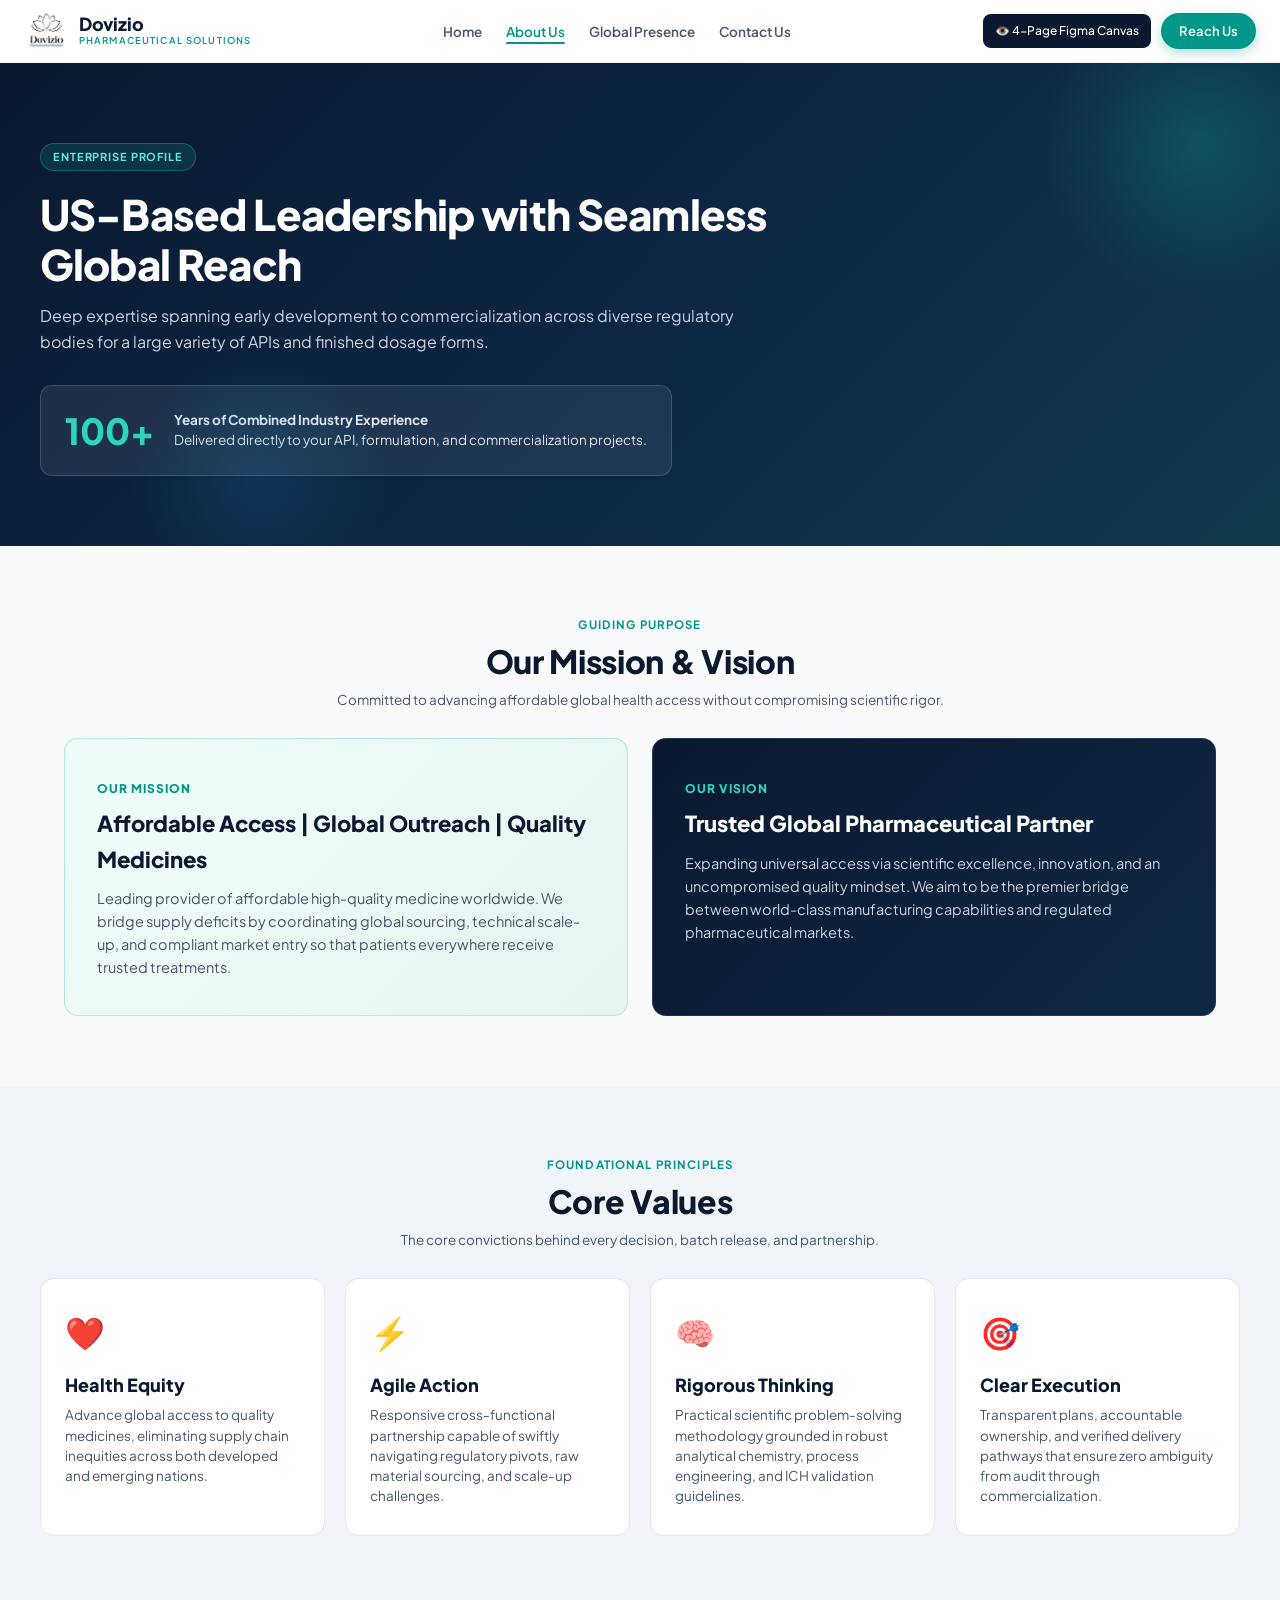
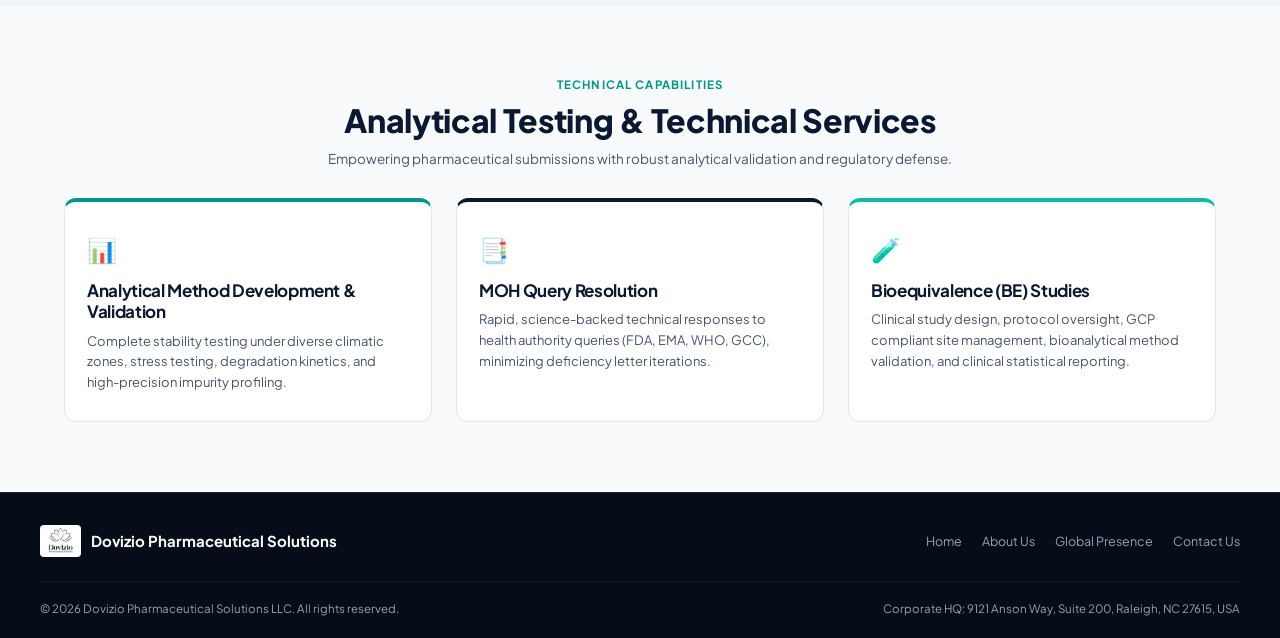
==== about.html @ b539a11b "feat: complete Dovizio corporate 4-page website UI/UX showcase (Home, About, Global Presence, Contac" ====
<!DOCTYPE html>
<html lang="en">
<head>
  <meta charset="UTF-8">
  <meta name="viewport" content="width=device-width, initial-scale=1.0">
  <title>About Us — Dovizio Pharmaceutical Solutions</title>
  <link rel="preconnect" href="https://fonts.googleapis.com">
  <link rel="preconnect" href="https://fonts.gstatic.com" crossorigin>
  <link href="https://fonts.googleapis.com/css2?family=Plus+Jakarta+Sans:wght@300;400;500;600;700;800&display=swap" rel="stylesheet">
  <link rel="stylesheet" href="css/styles.css">
  <link rel="icon" type="image/png" href="assets/logo.png">
</head>
<body>

  <!-- Global Header Navigation -->
  <nav class="site-nav">
    <div class="site-logo">
      <a href="home.html" style="display:flex; align-items:center; gap:10px;">
        <img src="assets/logo.png" alt="Dovizio">
        <div class="logo-text-wrap">
          <span class="logo-brand-name">Dovizio</span>
          <span class="logo-sub-name">Pharmaceutical Solutions</span>
        </div>
      </a>
    </div>
    <ul class="nav-links">
      <li><a href="home.html">Home</a></li>
      <li><a href="about.html" class="active">About Us</a></li>
      <li><a href="global-presence.html">Global Presence</a></li>
      <li><a href="contact.html">Contact Us</a></li>
    </ul>
    <div style="display:flex; align-items:center; gap:10px;">
      <a href="index.html" class="control-btn" style="background:#0a192f; color:#fff; border:none; padding:7px 12px; font-size:12px;">
        👁️ 4-Page Figma Canvas
      </a>
      <a href="contact.html" class="nav-cta">Reach Us</a>
    </div>
  </nav>

  <!-- About Hero Banner (Slide 5) -->
  <section class="hero-section" style="padding: 80px 40px 70px;">
    <div class="hero-glow-1"></div>
    <div class="hero-glow-2"></div>
    <div style="max-width: 1200px; margin: 0 auto;">
      <div class="hero-tag">Enterprise Profile</div>
      <h1 class="hero-title" style="font-size: 42px; max-width: 840px;">
        US-Based Leadership with Seamless Global Reach
      </h1>
      <p class="hero-subtitle" style="font-size: 16px; max-width: 700px; margin-bottom: 30px;">
        Deep expertise spanning early development to commercialization across diverse regulatory bodies for a large variety of APIs and finished dosage forms.
      </p>
      <div style="background:rgba(255,255,255,0.08); border-radius:12px; padding:16px 24px; display:inline-flex; align-items:center; gap:20px; border:1px solid rgba(255,255,255,0.15);">
        <span style="font-size:36px; font-weight:900; color:#2dd4bf;">100+</span>
        <div style="font-size:13.5px; color:#e2e8f0; line-height:1.5;">
          <strong>Years of Combined Industry Experience</strong><br>
          Delivered directly to your API, formulation, and commercialization projects.
        </div>
      </div>
    </div>
  </section>

  <!-- Guiding Purpose: Mission & Vision (Slide 3) -->
  <section class="section-wrap" style="max-width: 1200px; margin: 0 auto; padding: 70px 24px;">
    <div class="section-header">
      <div class="section-subtitle">Guiding Purpose</div>
      <h2 class="section-title" style="font-size: 32px;">Our Mission & Vision</h2>
      <p class="section-desc">Committed to advancing affordable global health access without compromising scientific rigor.</p>
    </div>
    <div class="mv-grid" style="gap: 24px;">
      <div class="mv-card mission" style="padding: 36px 32px;">
        <span class="mv-tag" style="font-size: 12px;">Our Mission</span>
        <div class="mv-headline" style="font-size: 22px;">Affordable Access | Global Outreach | Quality Medicines</div>
        <p class="mv-text" style="font-size: 14.5px;">
          Leading provider of affordable high-quality medicine worldwide. We bridge supply deficits by coordinating global sourcing, technical scale-up, and compliant market entry so that patients everywhere receive trusted treatments.
        </p>
      </div>
      <div class="mv-card vision" style="padding: 36px 32px;">
        <span class="mv-tag" style="font-size: 12px;">Our Vision</span>
        <div class="mv-headline" style="font-size: 22px;">Trusted Global Pharmaceutical Partner</div>
        <p class="mv-text" style="font-size: 14.5px;">
          Expanding universal access via scientific excellence, innovation, and an uncompromised quality mindset. We aim to be the premier bridge between world-class manufacturing capabilities and regulated pharmaceutical markets.
        </p>
      </div>
    </div>
  </section>

  <!-- Foundational Principles: Core Values (Slide 4) -->
  <section class="section-wrap alt-bg" style="padding: 70px 24px;">
    <div style="max-width: 1200px; margin: 0 auto;">
      <div class="section-header">
        <div class="section-subtitle">Foundational Principles</div>
        <h2 class="section-title" style="font-size: 32px;">Core Values</h2>
        <p class="section-desc">The core convictions behind every decision, batch release, and partnership.</p>
      </div>
      <div class="values-grid" style="gap: 20px;">
        <div class="value-card" style="padding: 28px 24px;">
          <span class="value-icon" style="font-size: 32px;">❤️</span>
          <div class="value-name" style="font-size: 18px;">Health Equity</div>
          <p class="value-desc" style="font-size: 13.5px;">Advance global access to quality medicines, eliminating supply chain inequities across both developed and emerging nations.</p>
        </div>
        <div class="value-card" style="padding: 28px 24px;">
          <span class="value-icon" style="font-size: 32px;">⚡</span>
          <div class="value-name" style="font-size: 18px;">Agile Action</div>
          <p class="value-desc" style="font-size: 13.5px;">Responsive cross-functional partnership capable of swiftly navigating regulatory pivots, raw material sourcing, and scale-up challenges.</p>
        </div>
        <div class="value-card" style="padding: 28px 24px;">
          <span class="value-icon" style="font-size: 32px;">🧠</span>
          <div class="value-name" style="font-size: 18px;">Rigorous Thinking</div>
          <p class="value-desc" style="font-size: 13.5px;">Practical scientific problem-solving methodology grounded in robust analytical chemistry, process engineering, and ICH validation guidelines.</p>
        </div>
        <div class="value-card" style="padding: 28px 24px;">
          <span class="value-icon" style="font-size: 32px;">🎯</span>
          <div class="value-name" style="font-size: 18px;">Clear Execution</div>
          <p class="value-desc" style="font-size: 13.5px;">Transparent plans, accountable ownership, and verified delivery pathways that ensure zero ambiguity from audit through commercialization.</p>
        </div>
      </div>
    </div>
  </section>

  <!-- Technical Capabilities: Analytical Testing (Slide 13) -->
  <section class="section-wrap" style="max-width: 1200px; margin: 0 auto; padding: 70px 24px;">
    <div class="section-header">
      <div class="section-subtitle">Technical Capabilities</div>
      <h2 class="section-title" style="font-size: 32px;">Analytical Testing & Technical Services</h2>
      <p class="section-desc">Empowering pharmaceutical submissions with robust analytical validation and regulatory defense.</p>
    </div>
    <div style="display:grid; grid-template-columns: repeat(3, 1fr); gap: 24px;">
      <div style="background:#ffffff; border:1px solid #e2e8f0; border-top:4px solid var(--teal-primary); border-radius:12px; padding:28px 22px;">
        <div style="font-size:24px; margin-bottom:12px;">📊</div>
        <h3 style="font-size:17px; color:var(--navy-dark); margin-bottom:8px;">Analytical Method Development & Validation</h3>
        <p style="font-size:13px; color:var(--text-secondary); line-height:1.6;">
          Complete stability testing under diverse climatic zones, stress testing, degradation kinetics, and high-precision impurity profiling.
        </p>
      </div>
      <div style="background:#ffffff; border:1px solid #e2e8f0; border-top:4px solid var(--navy-dark); border-radius:12px; padding:28px 22px;">
        <div style="font-size:24px; margin-bottom:12px;">📑</div>
        <h3 style="font-size:17px; color:var(--navy-dark); margin-bottom:8px;">MOH Query Resolution</h3>
        <p style="font-size:13px; color:var(--text-secondary); line-height:1.6;">
          Rapid, science-backed technical responses to health authority queries (FDA, EMA, WHO, GCC), minimizing deficiency letter iterations.
        </p>
      </div>
      <div style="background:#ffffff; border:1px solid #e2e8f0; border-top:4px solid var(--teal-light); border-radius:12px; padding:28px 22px;">
        <div style="font-size:24px; margin-bottom:12px;">🧪</div>
        <h3 style="font-size:17px; color:var(--navy-dark); margin-bottom:8px;">Bioequivalence (BE) Studies</h3>
        <p style="font-size:13px; color:var(--text-secondary); line-height:1.6;">
          Clinical study design, protocol oversight, GCP compliant site management, bioanalytical method validation, and clinical statistical reporting.
        </p>
      </div>
    </div>
  </section>

  <!-- Footer -->
  <footer class="site-footer">
    <div style="max-width: 1200px; margin: 0 auto;">
      <div class="footer-top">
        <div class="footer-brand">
          <img src="assets/logo.png" alt="Dovizio">
          <span style="font-weight:700; color:#fff; font-size:15px;">Dovizio Pharmaceutical Solutions</span>
        </div>
        <ul class="footer-links">
          <li><a href="home.html">Home</a></li>
          <li><a href="about.html">About Us</a></li>
          <li><a href="global-presence.html">Global Presence</a></li>
          <li><a href="contact.html">Contact Us</a></li>
        </ul>
      </div>
      <div class="footer-bottom">
        <span>© 2026 Dovizio Pharmaceutical Solutions LLC. All rights reserved.</span>
        <span>Corporate HQ: 9121 Anson Way, Suite 200, Raleigh, NC 27615, USA</span>
      </div>
    </div>
  </footer>

  <script src="js/main.js"></script>
</body>
</html>
---- css/styles.css ----
/* ==========================================================================
   Dovizio Pharmaceutical Solutions — Design System & Corporate Stylesheet
   Color Palette:
     - Calming Teal: #0d9488 (Darker), #009688 (Primary), #14b8a6 (Vibrant), #2dd4bf (Accent)
     - Deep Authoritative Navy: #0a192f (Rich Navy), #0b1e36 (Dark Corporate), #1e293b (Slate Navy)
     - Soft Mint / Ice Surface: #f0fdfa, #e6f4f1
     - Warm Whitespace & Slate: #ffffff, #f8fafc, #f1f5f9, #64748b, #0f172a
   ========================================================================== */

:root {
  --teal-primary: #009688;
  --teal-dark: #0d9488;
  --teal-light: #14b8a6;
  --teal-soft: #e6f4f1;
  --teal-subtle: #f0fdfa;
  --teal-glow: rgba(20, 184, 166, 0.25);

  --navy-dark: #0a192f;
  --navy-card: #0d213f;
  --navy-light: #1e3a5f;
  --navy-border: #1e293b;

  --surface-bg: #f8fafc;
  --surface-card: #ffffff;
  --surface-muted: #f1f5f9;

  --text-primary: #0f172a;
  --text-secondary: #475569;
  --text-muted: #94a3b8;
  --text-light: #f8fafc;

  --glass-bg: rgba(255, 255, 255, 0.85);
  --glass-border: rgba(255, 255, 255, 0.4);
  --glass-shadow: 0 20px 40px -15px rgba(10, 25, 47, 0.08);

  --radius-sm: 8px;
  --radius-md: 14px;
  --radius-lg: 20px;
  --radius-full: 9999px;

  --transition-fast: 0.2s cubic-bezier(0.4, 0, 0.2, 1);
  --transition-smooth: 0.35s cubic-bezier(0.16, 1, 0.3, 1);
}

/* Base & Reset */
*, *::before, *::after {
  box-sizing: border-box;
  margin: 0;
  padding: 0;
}

html {
  font-family: 'Plus Jakarta Sans', 'Inter', -apple-system, BlinkMacSystemFont, "Segoe UI", Roboto, sans-serif;
  color: var(--text-primary);
  background-color: var(--surface-bg);
  scroll-behavior: smooth;
  -webkit-font-smoothing: antialiased;
}

body {
  line-height: 1.6;
  font-size: 15px;
  color: var(--text-primary);
  background-color: var(--surface-bg);
  overflow-x: hidden;
}

a {
  color: inherit;
  text-decoration: none;
}

button {
  font-family: inherit;
  cursor: pointer;
  border: none;
  background: transparent;
}

img {
  max-width: 100%;
  height: auto;
  display: block;
}

/* Typography Hierarchy */
h1, h2, h3, h4, h5, h6 {
  color: var(--navy-dark);
  font-weight: 700;
  line-height: 1.25;
  letter-spacing: -0.02em;
}

/* Studio Canvas & Toolbar */
.studio-header {
  position: sticky;
  top: 0;
  z-index: 100;
  background: #0a1322;
  border-bottom: 1px solid rgba(255, 255, 255, 0.1);
  color: #f8fafc;
  padding: 10px 24px;
  display: flex;
  align-items: center;
  justify-content: space-between;
  backdrop-filter: blur(12px);
}

.studio-brand {
  display: flex;
  align-items: center;
  gap: 12px;
}

.studio-brand-logo {
  height: 34px;
  width: auto;
  object-fit: contain;
  background: white;
  border-radius: 6px;
  padding: 2px 6px;
}

.studio-title {
  font-size: 15px;
  font-weight: 700;
  letter-spacing: -0.01em;
  color: #fff;
  display: flex;
  align-items: center;
  gap: 8px;
}

.studio-badge {
  font-size: 11px;
  font-weight: 600;
  text-transform: uppercase;
  letter-spacing: 0.05em;
  background: rgba(20, 184, 166, 0.2);
  color: #2dd4bf;
  border: 1px solid rgba(20, 184, 166, 0.4);
  padding: 2px 8px;
  border-radius: var(--radius-full);
}

.studio-controls {
  display: flex;
  align-items: center;
  gap: 10px;
}

.control-btn {
  background: rgba(255, 255, 255, 0.08);
  color: #e2e8f0;
  border: 1px solid rgba(255, 255, 255, 0.12);
  padding: 7px 14px;
  border-radius: 8px;
  font-size: 13px;
  font-weight: 500;
  display: flex;
  align-items: center;
  gap: 6px;
  transition: var(--transition-fast);
}

.control-btn:hover {
  background: rgba(255, 255, 255, 0.16);
  color: #ffffff;
}

.control-btn.active {
  background: var(--teal-primary);
  color: #ffffff;
  border-color: var(--teal-light);
}

/* Mode Switcher Pills */
.mode-toggle {
  background: rgba(0, 0, 0, 0.35);
  padding: 4px;
  border-radius: 10px;
  display: flex;
  gap: 4px;
  border: 1px solid rgba(255, 255, 255, 0.08);
}

.mode-toggle button {
  padding: 6px 14px;
  font-size: 12px;
  font-weight: 600;
  color: #94a3b8;
  border-radius: 6px;
  transition: var(--transition-fast);
}

.mode-toggle button.active {
  background: #1e293b;
  color: #38bdf8;
  box-shadow: 0 2px 6px rgba(0, 0, 0, 0.25);
}

/* Figma 4-Screen Showcase Canvas */
.showcase-viewport {
  width: 100%;
  min-height: calc(100vh - 60px);
  background: #090e17;
  background-image: 
    radial-gradient(circle at 50% 50%, rgba(13, 148, 136, 0.08) 0%, transparent 60%),
    linear-gradient(rgba(255, 255, 255, 0.03) 1px, transparent 1px),
    linear-gradient(90deg, rgba(255, 255, 255, 0.03) 1px, transparent 1px);
  background-size: 100% 100%, 32px 32px, 32px 32px;
  padding: 30px 40px 60px;
  overflow: auto;
}

.showcase-meta-bar {
  max-width: 1600px;
  margin: 0 auto 24px;
  display: flex;
  align-items: center;
  justify-content: space-between;
  color: #94a3b8;
  font-size: 13px;
}

.showcase-grid {
  display: grid;
  grid-template-columns: repeat(4, 1fr);
  gap: 28px;
  max-width: 1800px;
  margin: 0 auto;
  transition: transform 0.3s ease;
  transform-origin: top center;
}

@media (max-width: 1400px) {
  .showcase-grid {
    grid-template-columns: repeat(2, 1fr);
  }
}

@media (max-width: 768px) {
  .showcase-grid {
    grid-template-columns: 1fr;
    padding: 10px;
  }
}

/* Individual Figma Presentation Frame */
.figma-frame {
  background: #ffffff;
  border-radius: 16px;
  box-shadow: 0 25px 60px -15px rgba(0, 0, 0, 0.5), 0 0 0 1px rgba(255, 255, 255, 0.1);
  overflow: hidden;
  display: flex;
  flex-direction: column;
  position: relative;
  transition: transform var(--transition-smooth), box-shadow var(--transition-smooth);
}

.figma-frame:hover {
  transform: translateY(-4px);
  box-shadow: 0 32px 70px -15px rgba(13, 148, 136, 0.25), 0 0 0 2px var(--teal-primary);
}

.frame-titlebar {
  background: #111827;
  color: #94a3b8;
  padding: 10px 16px;
  display: flex;
  align-items: center;
  justify-content: space-between;
  border-bottom: 1px solid rgba(255, 255, 255, 0.08);
}

.frame-dots {
  display: flex;
  gap: 6px;
}

.frame-dot {
  width: 9px;
  height: 9px;
  border-radius: 50%;
  background: rgba(255, 255, 255, 0.2);
}

.frame-dot.red { background: #ef4444; }
.frame-dot.yellow { background: #f59e0b; }
.frame-dot.green { background: #10b981; }

.frame-label {
  font-size: 11px;
  font-weight: 600;
  letter-spacing: 0.05em;
  color: #e2e8f0;
  display: flex;
  align-items: center;
  gap: 6px;
}

.frame-action-btn {
  font-size: 11px;
  color: #38bdf8;
  background: rgba(56, 189, 248, 0.1);
  padding: 3px 8px;
  border-radius: 4px;
  border: 1px solid rgba(56, 189, 248, 0.2);
  transition: var(--transition-fast);
}

.frame-action-btn:hover {
  background: rgba(56, 189, 248, 0.2);
}

.frame-scroll-content {
  height: 720px;
  overflow-y: auto;
  overflow-x: hidden;
  position: relative;
  scroll-behavior: smooth;
}

/* Custom Scrollbar */
.frame-scroll-content::-webkit-scrollbar {
  width: 6px;
}
.frame-scroll-content::-webkit-scrollbar-track {
  background: #f1f5f9;
}
.frame-scroll-content::-webkit-scrollbar-thumb {
  background: #cbd5e1;
  border-radius: 3px;
}

/* Unified Modern Navigation Bar */
.site-nav {
  position: sticky;
  top: 0;
  z-index: 50;
  background: rgba(255, 255, 255, 0.94);
  backdrop-filter: blur(12px);
  border-bottom: 1px solid rgba(15, 23, 42, 0.06);
  padding: 12px 24px;
  display: flex;
  align-items: center;
  justify-content: space-between;
  transition: var(--transition-fast);
}

.site-logo {
  display: flex;
  align-items: center;
  gap: 10px;
}

.site-logo img {
  height: 38px;
  width: auto;
}

.logo-text-wrap {
  display: flex;
  flex-direction: column;
}

.logo-brand-name {
  font-size: 18px;
  font-weight: 800;
  color: var(--navy-dark);
  line-height: 1.1;
  letter-spacing: -0.01em;
}

.logo-sub-name {
  font-size: 9.5px;
  font-weight: 600;
  color: var(--teal-primary);
  text-transform: uppercase;
  letter-spacing: 0.12em;
}

.nav-links {
  display: flex;
  align-items: center;
  gap: 24px;
  list-style: none;
}

.nav-links a {
  font-size: 13.5px;
  font-weight: 600;
  color: var(--text-secondary);
  transition: var(--transition-fast);
  position: relative;
  padding: 4px 0;
}

.nav-links a:hover,
.nav-links a.active {
  color: var(--teal-primary);
}

.nav-links a.active::after {
  content: '';
  position: absolute;
  bottom: 0;
  left: 0;
  width: 100%;
  height: 2px;
  background: var(--teal-primary);
  border-radius: 2px;
}

.nav-cta {
  background: var(--teal-primary);
  color: #ffffff !important;
  font-size: 13px;
  font-weight: 600;
  padding: 8px 18px;
  border-radius: var(--radius-full);
  box-shadow: 0 4px 12px rgba(0, 150, 136, 0.3);
  transition: var(--transition-fast);
  display: inline-flex;
  align-items: center;
  gap: 6px;
}

.nav-cta:hover {
  background: var(--teal-dark);
  transform: translateY(-1px);
  box-shadow: 0 6px 16px rgba(0, 150, 136, 0.4);
}

/* Hero Section */
.hero-section {
  position: relative;
  background: linear-gradient(135deg, #0a192f 0%, #0d2847 60%, #0f3d4c 100%);
  color: #ffffff;
  padding: 56px 28px 48px;
  overflow: hidden;
}

.hero-glow-1 {
  position: absolute;
  top: -80px;
  right: -80px;
  width: 320px;
  height: 320px;
  background: radial-gradient(circle, rgba(20, 184, 166, 0.25) 0%, transparent 70%);
  border-radius: 50%;
  pointer-events: none;
}

.hero-glow-2 {
  position: absolute;
  bottom: -60px;
  left: 10%;
  width: 260px;
  height: 260px;
  background: radial-gradient(circle, rgba(14, 165, 233, 0.15) 0%, transparent 70%);
  border-radius: 50%;
  pointer-events: none;
}

.hero-tag {
  display: inline-flex;
  align-items: center;
  gap: 8px;
  background: rgba(20, 184, 166, 0.15);
  border: 1px solid rgba(20, 184, 166, 0.35);
  color: #5eead4;
  padding: 4px 12px;
  border-radius: var(--radius-full);
  font-size: 11px;
  font-weight: 700;
  text-transform: uppercase;
  letter-spacing: 0.08em;
  margin-bottom: 18px;
}

.hero-title {
  color: #ffffff;
  font-size: 30px;
  font-weight: 800;
  line-height: 1.2;
  letter-spacing: -0.02em;
  margin-bottom: 14px;
}

.hero-subtitle {
  color: #cbd5e1;
  font-size: 14px;
  line-height: 1.6;
  max-width: 580px;
  margin-bottom: 24px;
}

.hero-pills {
  display: flex;
  flex-wrap: wrap;
  gap: 8px;
  margin-bottom: 26px;
}

.hero-pill {
  background: rgba(255, 255, 255, 0.1);
  backdrop-filter: blur(8px);
  border: 1px solid rgba(255, 255, 255, 0.15);
  color: #e2e8f0;
  font-size: 11.5px;
  font-weight: 600;
  padding: 6px 12px;
  border-radius: var(--radius-full);
  display: flex;
  align-items: center;
  gap: 6px;
}

.hero-pill span.dot {
  width: 6px;
  height: 6px;
  background: #2dd4bf;
  border-radius: 50%;
}

.hero-buttons {
  display: flex;
  align-items: center;
  gap: 12px;
}

.btn-primary {
  background: var(--teal-primary);
  color: #ffffff;
  font-weight: 700;
  font-size: 13.5px;
  padding: 10px 22px;
  border-radius: var(--radius-full);
  transition: var(--transition-fast);
  display: inline-flex;
  align-items: center;
  gap: 8px;
  box-shadow: 0 4px 14px rgba(0, 150, 136, 0.35);
}

.btn-primary:hover {
  background: var(--teal-dark);
  transform: translateY(-1px);
}

.btn-outline-white {
  background: rgba(255, 255, 255, 0.08);
  border: 1px solid rgba(255, 255, 255, 0.25);
  color: #ffffff;
  font-weight: 600;
  font-size: 13.5px;
  padding: 10px 20px;
  border-radius: var(--radius-full);
  transition: var(--transition-fast);
}

.btn-outline-white:hover {
  background: rgba(255, 255, 255, 0.18);
}

/* Feature Section & Cards */
.section-wrap {
  padding: 38px 24px;
}

.section-wrap.alt-bg {
  background: #f1f5f9;
}

.section-header {
  text-align: center;
  max-width: 640px;
  margin: 0 auto 28px;
}

.section-subtitle {
  color: var(--teal-primary);
  font-size: 11.5px;
  font-weight: 700;
  text-transform: uppercase;
  letter-spacing: 0.1em;
  margin-bottom: 6px;
}

.section-title {
  font-size: 24px;
  font-weight: 800;
  color: var(--navy-dark);
  letter-spacing: -0.01em;
  margin-bottom: 8px;
}

.section-desc {
  font-size: 13.5px;
  color: var(--text-secondary);
}

/* 4 Pillars Grid (Slide 2) */
.pillars-grid {
  display: grid;
  grid-template-columns: repeat(2, 1fr);
  gap: 16px;
  margin-bottom: 24px;
}

.pillar-card {
  background: #ffffff;
  border: 1px solid #e2e8f0;
  border-radius: var(--radius-md);
  padding: 18px;
  transition: var(--transition-fast);
  position: relative;
  overflow: hidden;
}

.pillar-card:hover {
  border-color: var(--teal-light);
  box-shadow: 0 10px 24px -10px rgba(13, 148, 136, 0.2);
  transform: translateY(-2px);
}

.pillar-icon-box {
  width: 38px;
  height: 38px;
  background: var(--teal-soft);
  color: var(--teal-primary);
  border-radius: 10px;
  display: flex;
  align-items: center;
  justify-content: center;
  font-size: 18px;
  margin-bottom: 12px;
}

.pillar-title {
  font-size: 15px;
  font-weight: 700;
  margin-bottom: 6px;
  color: var(--navy-dark);
}

.pillar-desc {
  font-size: 12.5px;
  color: var(--text-secondary);
  line-height: 1.5;
}

/* Dosage Form Breadth Grid (Slide 8) */
.dosage-grid {
  display: grid;
  grid-template-columns: repeat(3, 1fr);
  gap: 14px;
}

.dosage-card {
  background: #ffffff;
  border: 1px solid #e2e8f0;
  border-radius: 12px;
  padding: 16px 14px;
  text-align: center;
  transition: var(--transition-fast);
}

.dosage-card:hover {
  border-color: var(--teal-primary);
  box-shadow: 0 8px 20px -8px rgba(0, 150, 136, 0.25);
  background: #fafdfc;
}

.dosage-letter {
  width: 34px;
  height: 34px;
  border-radius: 50%;
  background: var(--navy-dark);
  color: #ffffff;
  font-weight: 800;
  font-size: 14px;
  display: flex;
  align-items: center;
  justify-content: center;
  margin: 0 auto 10px;
}

.dosage-letter.accent {
  background: var(--teal-primary);
}

.dosage-name {
  font-size: 12.5px;
  font-weight: 800;
  color: var(--navy-dark);
  text-transform: uppercase;
  letter-spacing: 0.04em;
  margin-bottom: 4px;
}

.dosage-type {
  font-size: 12px;
  font-weight: 600;
  color: var(--teal-primary);
  margin-bottom: 4px;
}

.dosage-sub {
  font-size: 11px;
  color: var(--text-muted);
}

/* 5-Step Value Proposition Delivery Workflow (Slide 14) */
.workflow-row {
  display: grid;
  grid-template-columns: repeat(5, 1fr);
  gap: 10px;
  position: relative;
}

.workflow-step {
  background: #ffffff;
  border: 1px solid #e2e8f0;
  border-radius: 12px;
  padding: 16px 12px;
  text-align: center;
  position: relative;
  transition: var(--transition-fast);
}

.workflow-step:hover {
  border-color: var(--teal-primary);
  box-shadow: 0 6px 18px -6px rgba(0, 150, 136, 0.2);
}

.workflow-num {
  font-size: 16px;
  font-weight: 900;
  color: var(--teal-primary);
  margin-bottom: 4px;
}

.workflow-label {
  font-size: 12.5px;
  font-weight: 700;
  color: var(--navy-dark);
  margin-bottom: 6px;
}

.workflow-desc {
  font-size: 10.5px;
  color: var(--text-secondary);
  line-height: 1.4;
}

/* Compliance Badges (Slide 12) */
.compliance-strip {
  background: #0a192f;
  color: #ffffff;
  border-radius: var(--radius-md);
  padding: 24px 20px;
  display: grid;
  grid-template-columns: repeat(4, 1fr);
  gap: 16px;
  text-align: center;
}

.compliance-badge-name {
  font-size: 18px;
  font-weight: 900;
  color: #2dd4bf;
  letter-spacing: 0.05em;
  margin-bottom: 4px;
}

.compliance-badge-title {
  font-size: 12px;
  font-weight: 700;
  color: #ffffff;
  margin-bottom: 4px;
}

.compliance-badge-desc {
  font-size: 10.5px;
  color: #94a3b8;
}

/* Mission & Vision Cards (Slide 3) */
.mv-grid {
  display: grid;
  grid-template-columns: 1fr 1fr;
  gap: 20px;
}

.mv-card {
  border-radius: var(--radius-md);
  padding: 24px;
  border: 1px solid transparent;
}

.mv-card.mission {
  background: linear-gradient(135deg, #f0fdfa 0%, #e6f4f1 100%);
  border-color: rgba(20, 184, 166, 0.25);
}

.mv-card.vision {
  background: linear-gradient(135deg, #0a192f 0%, #0f2744 100%);
  color: #ffffff;
  border-color: rgba(255, 255, 255, 0.1);
}

.mv-tag {
  font-size: 11px;
  font-weight: 800;
  text-transform: uppercase;
  letter-spacing: 0.08em;
  margin-bottom: 8px;
  display: inline-block;
}

.mv-card.mission .mv-tag { color: var(--teal-primary); }
.mv-card.vision .mv-tag { color: #2dd4bf; }

.mv-headline {
  font-size: 18px;
  font-weight: 800;
  margin-bottom: 10px;
}

.mv-card.mission .mv-headline { color: var(--navy-dark); }
.mv-card.vision .mv-headline { color: #ffffff; }

.mv-text {
  font-size: 13px;
  line-height: 1.6;
}

.mv-card.mission .mv-text { color: var(--text-secondary); }
.mv-card.vision .mv-text { color: #cbd5e1; }

/* 4 Core Values Grid (Slide 4) */
.values-grid {
  display: grid;
  grid-template-columns: repeat(4, 1fr);
  gap: 14px;
}

.value-card {
  background: #ffffff;
  border: 1px solid #e2e8f0;
  border-radius: var(--radius-md);
  padding: 20px 16px;
  transition: var(--transition-fast);
}

.value-card:hover {
  border-color: var(--teal-primary);
  box-shadow: 0 8px 24px -10px rgba(0, 150, 136, 0.2);
  transform: translateY(-2px);
}

.value-icon {
  font-size: 24px;
  margin-bottom: 12px;
  display: block;
}

.value-name {
  font-size: 15px;
  font-weight: 800;
  color: var(--navy-dark);
  margin-bottom: 6px;
}

.value-desc {
  font-size: 12px;
  color: var(--text-secondary);
  line-height: 1.5;
}

/* Global Presence Interactive Map Section */
.global-map-card {
  background: #0a192f;
  border-radius: var(--radius-lg);
  padding: 28px;
  color: #ffffff;
  position: relative;
  overflow: hidden;
  margin-bottom: 24px;
}

.map-svg-wrap {
  width: 100%;
  max-width: 900px;
  margin: 0 auto;
  position: relative;
}

.map-svg-wrap svg {
  width: 100%;
  height: auto;
  filter: drop-shadow(0 10px 25px rgba(0, 0, 0, 0.4));
}

.map-pin {
  cursor: pointer;
  transition: transform 0.2s cubic-bezier(0.34, 1.56, 0.64, 1);
}

.map-pin:hover {
  transform: scale(1.35);
}

.hubs-grid {
  display: grid;
  grid-template-columns: repeat(3, 1fr);
  gap: 16px;
}

.hub-card {
  background: #ffffff;
  border: 1px solid #e2e8f0;
  border-radius: var(--radius-md);
  padding: 20px;
  transition: var(--transition-fast);
}

.hub-card.primary {
  border-left: 4px solid var(--teal-primary);
}

.hub-card:hover {
  box-shadow: 0 10px 24px -8px rgba(0, 0, 0, 0.08);
  border-color: var(--teal-light);
}

.hub-flag {
  font-size: 20px;
  margin-bottom: 8px;
}

.hub-name {
  font-size: 16px;
  font-weight: 800;
  color: var(--navy-dark);
  margin-bottom: 4px;
}

.hub-role {
  font-size: 11px;
  font-weight: 700;
  color: var(--teal-primary);
  text-transform: uppercase;
  letter-spacing: 0.06em;
  margin-bottom: 8px;
}

.hub-details {
  font-size: 12.5px;
  color: var(--text-secondary);
  line-height: 1.5;
}

/* Contact Us Section & Form */
.contact-layout {
  display: grid;
  grid-template-columns: 1fr 1.25fr;
  gap: 28px;
}

.contact-info-panel {
  background: #0a192f;
  color: #ffffff;
  border-radius: var(--radius-lg);
  padding: 32px 28px;
  display: flex;
  flex-direction: column;
  justify-content: space-between;
}

.contact-item {
  display: flex;
  align-items: flex-start;
  gap: 14px;
  margin-bottom: 22px;
}

.contact-icon-box {
  width: 36px;
  height: 36px;
  background: rgba(20, 184, 166, 0.2);
  color: #2dd4bf;
  border-radius: 8px;
  display: flex;
  align-items: center;
  justify-content: center;
  font-size: 16px;
  flex-shrink: 0;
}

.contact-item-title {
  font-size: 11px;
  font-weight: 700;
  text-transform: uppercase;
  letter-spacing: 0.08em;
  color: #94a3b8;
  margin-bottom: 2px;
}

.contact-item-value {
  font-size: 13.5px;
  color: #ffffff;
  font-weight: 600;
}

.contact-emails-list {
  display: flex;
  flex-direction: column;
  gap: 3px;
  margin-top: 4px;
}

.contact-email-link {
  color: #38bdf8;
  font-size: 12.5px;
  transition: var(--transition-fast);
}

.contact-email-link:hover {
  text-decoration: underline;
  color: #7dd3fc;
}

.contact-form-panel {
  background: #ffffff;
  border: 1px solid #e2e8f0;
  border-radius: var(--radius-lg);
  padding: 32px 28px;
  box-shadow: var(--glass-shadow);
}

.form-group {
  margin-bottom: 18px;
}

.form-label {
  display: block;
  font-size: 12px;
  font-weight: 700;
  color: var(--navy-dark);
  margin-bottom: 6px;
  text-transform: uppercase;
  letter-spacing: 0.04em;
}

.form-input, .form-select, .form-textarea {
  width: 100%;
  padding: 10px 14px;
  font-size: 13.5px;
  font-family: inherit;
  color: var(--text-primary);
  background: #f8fafc;
  border: 1px solid #cbd5e1;
  border-radius: 8px;
  transition: var(--transition-fast);
  outline: none;
}

.form-input:focus, .form-select:focus, .form-textarea:focus {
  background: #ffffff;
  border-color: var(--teal-primary);
  box-shadow: 0 0 0 3px var(--teal-glow);
}

.form-row {
  display: grid;
  grid-template-columns: 1fr 1fr;
  gap: 14px;
}

/* Footer */
.site-footer {
  background: #070d18;
  color: #94a3b8;
  border-top: 1px solid rgba(255, 255, 255, 0.08);
  padding: 32px 24px 20px;
}

.footer-top {
  display: flex;
  align-items: center;
  justify-content: space-between;
  padding-bottom: 24px;
  border-bottom: 1px solid rgba(255, 255, 255, 0.06);
  flex-wrap: wrap;
  gap: 16px;
}

.footer-brand {
  display: flex;
  align-items: center;
  gap: 10px;
}

.footer-brand img {
  height: 32px;
  background: white;
  border-radius: 4px;
  padding: 2px 4px;
}

.footer-links {
  display: flex;
  gap: 20px;
  list-style: none;
  font-size: 12.5px;
}

.footer-links a:hover {
  color: #ffffff;
}

.footer-bottom {
  padding-top: 18px;
  display: flex;
  justify-content: space-between;
  align-items: center;
  font-size: 11.5px;
}

/* Design System Drawer */
.ds-drawer {
  position: fixed;
  top: 60px;
  right: -380px;
  width: 360px;
  height: calc(100vh - 60px);
  background: #0f172a;
  border-left: 1px solid rgba(255, 255, 255, 0.1);
  color: #e2e8f0;
  z-index: 99;
  padding: 24px;
  overflow-y: auto;
  transition: right 0.35s cubic-bezier(0.16, 1, 0.3, 1);
  box-shadow: -10px 0 30px rgba(0, 0, 0, 0.5);
}

.ds-drawer.open {
  right: 0;
}

.ds-swatch {
  height: 38px;
  border-radius: 8px;
  display: flex;
  align-items: center;
  justify-content: space-between;
  padding: 0 12px;
  font-size: 11.5px;
  font-weight: 700;
  margin-bottom: 8px;
}

/* Modal Confirmation */
.modal-overlay {
  position: fixed;
  inset: 0;
  background: rgba(10, 25, 47, 0.7);
  backdrop-filter: blur(8px);
  z-index: 200;
  display: none;
  align-items: center;
  justify-content: center;
  padding: 20px;
}

.modal-overlay.active {
  display: flex;
}

.modal-box {
  background: #ffffff;
  border-radius: var(--radius-lg);
  max-width: 480px;
  width: 100%;
  padding: 32px;
  text-align: center;
  box-shadow: 0 25px 60px rgba(0, 0, 0, 0.3);
  animation: modalPop 0.3s cubic-bezier(0.34, 1.56, 0.64, 1);
}

@keyframes modalPop {
  from { opacity: 0; transform: scale(0.9); }
  to { opacity: 1; transform: scale(1); }
}
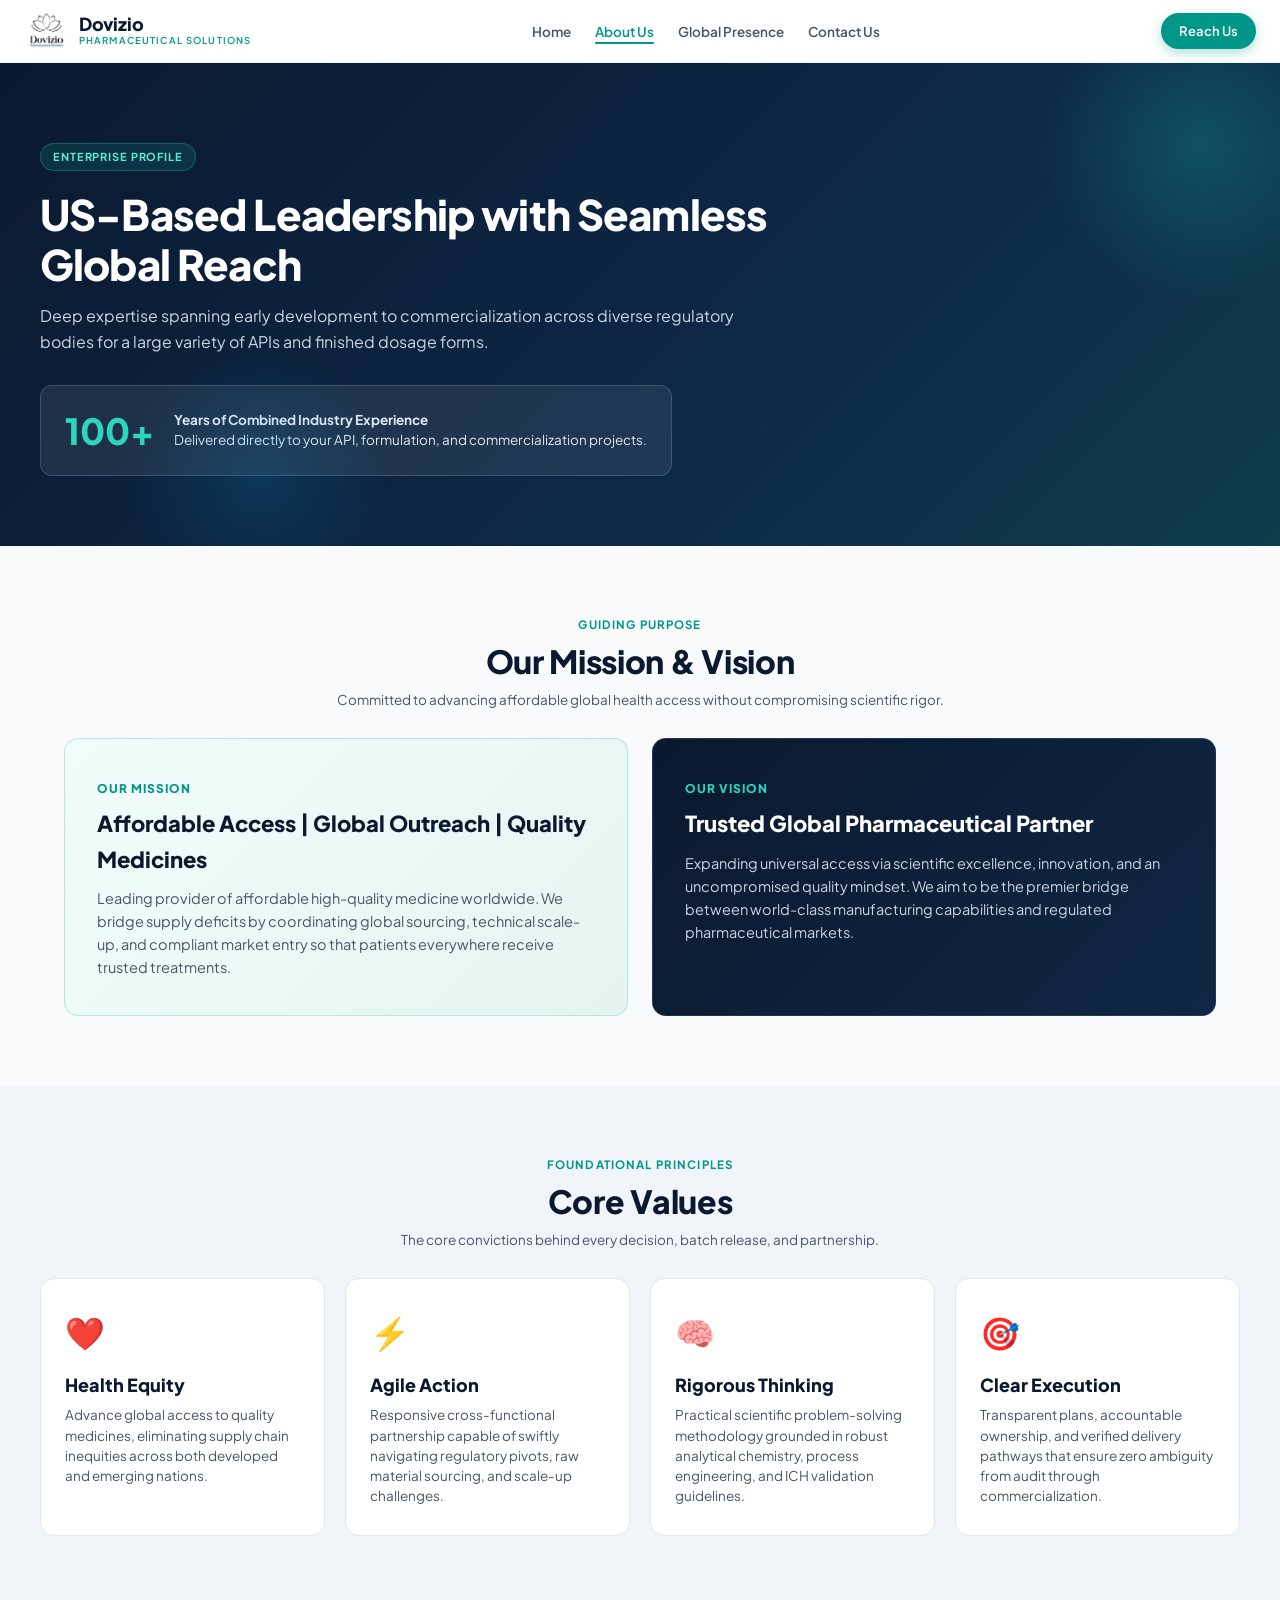
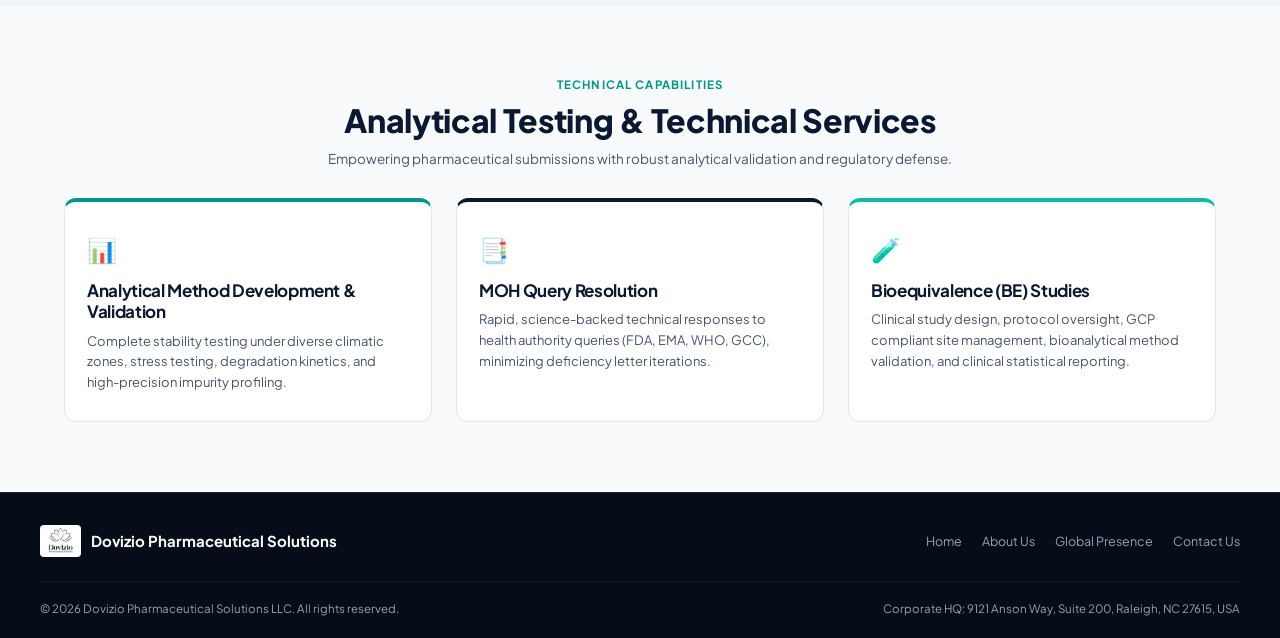
==== commit 2c1bbc86: "refactor: remove index.html and its navigation links across all pages" ====
--- a/about.html
+++ b/about.html
@@ -30,9 +30,6 @@
       <li><a href="contact.html">Contact Us</a></li>
     </ul>
     <div style="display:flex; align-items:center; gap:10px;">
-      <a href="index.html" class="control-btn" style="background:#0a192f; color:#fff; border:none; padding:7px 12px; font-size:12px;">
-        👁️ 4-Page Figma Canvas
-      </a>
       <a href="contact.html" class="nav-cta">Reach Us</a>
     </div>
   </nav>
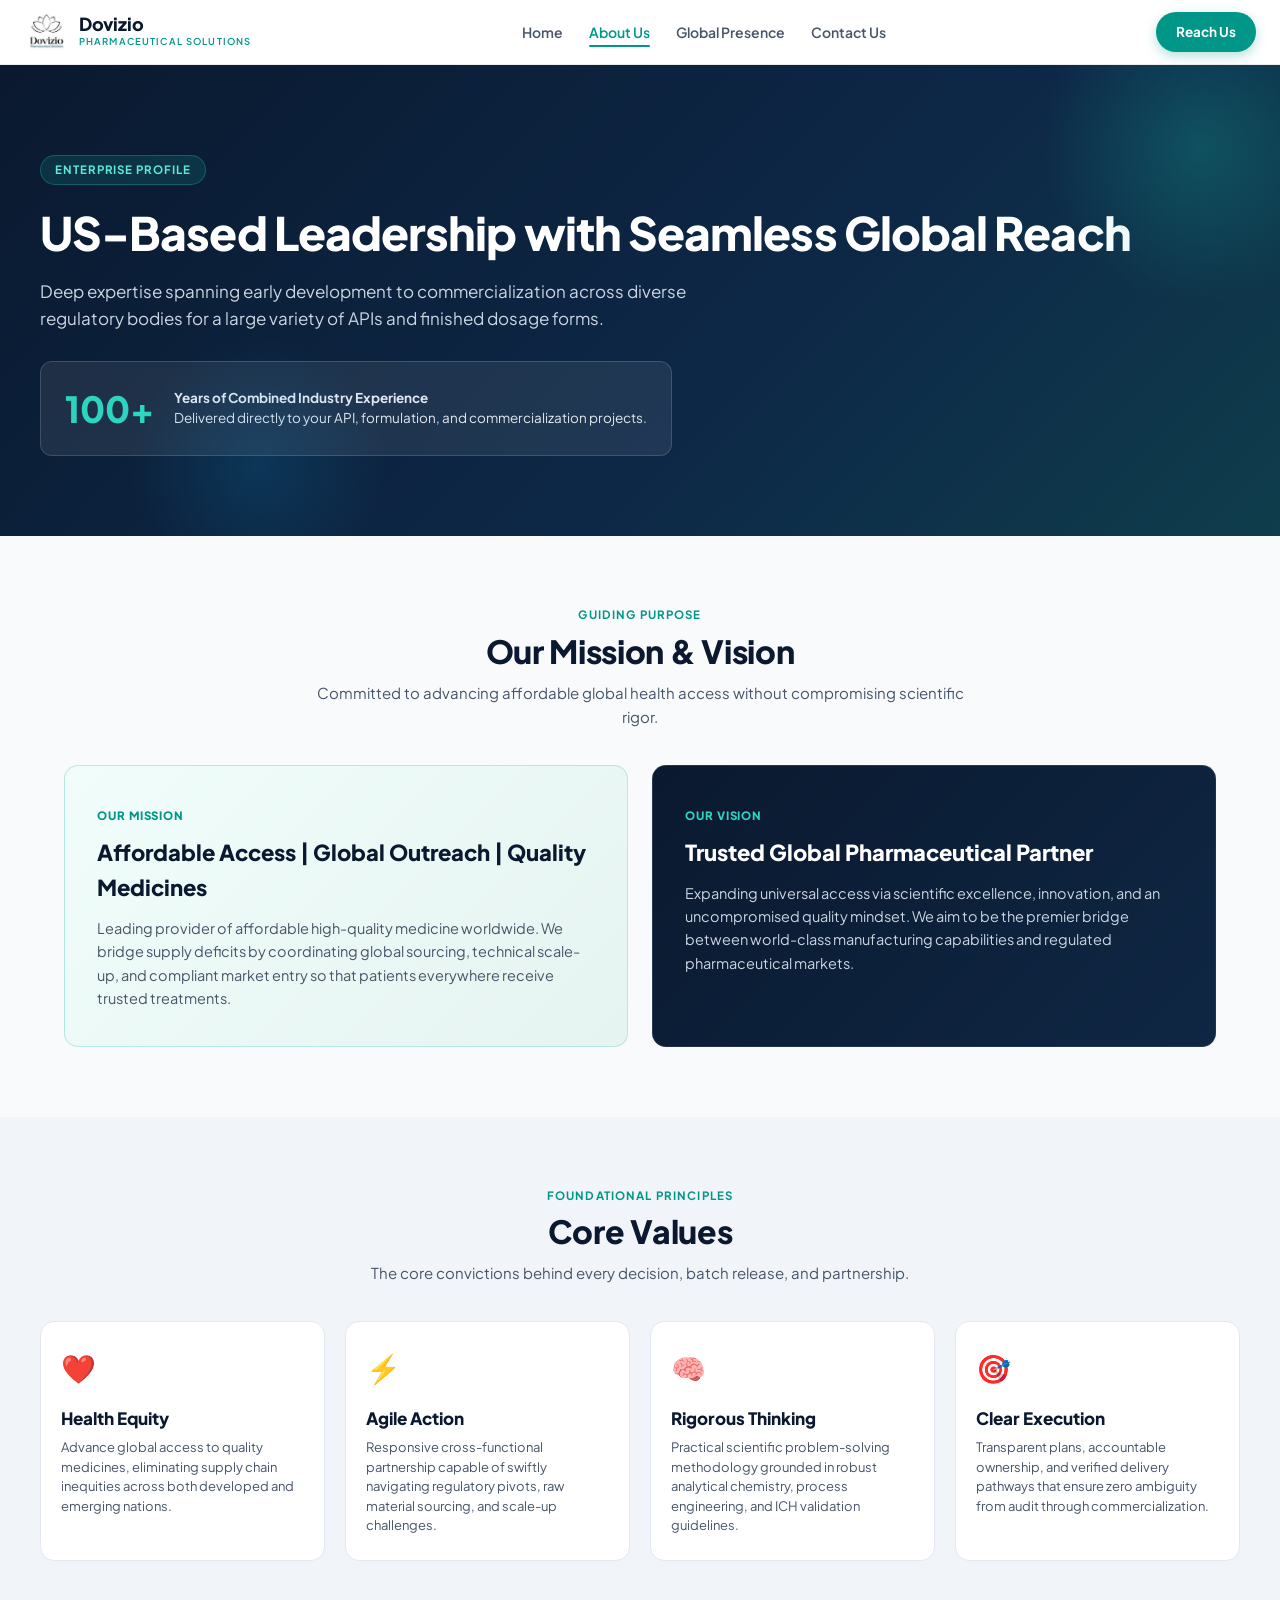
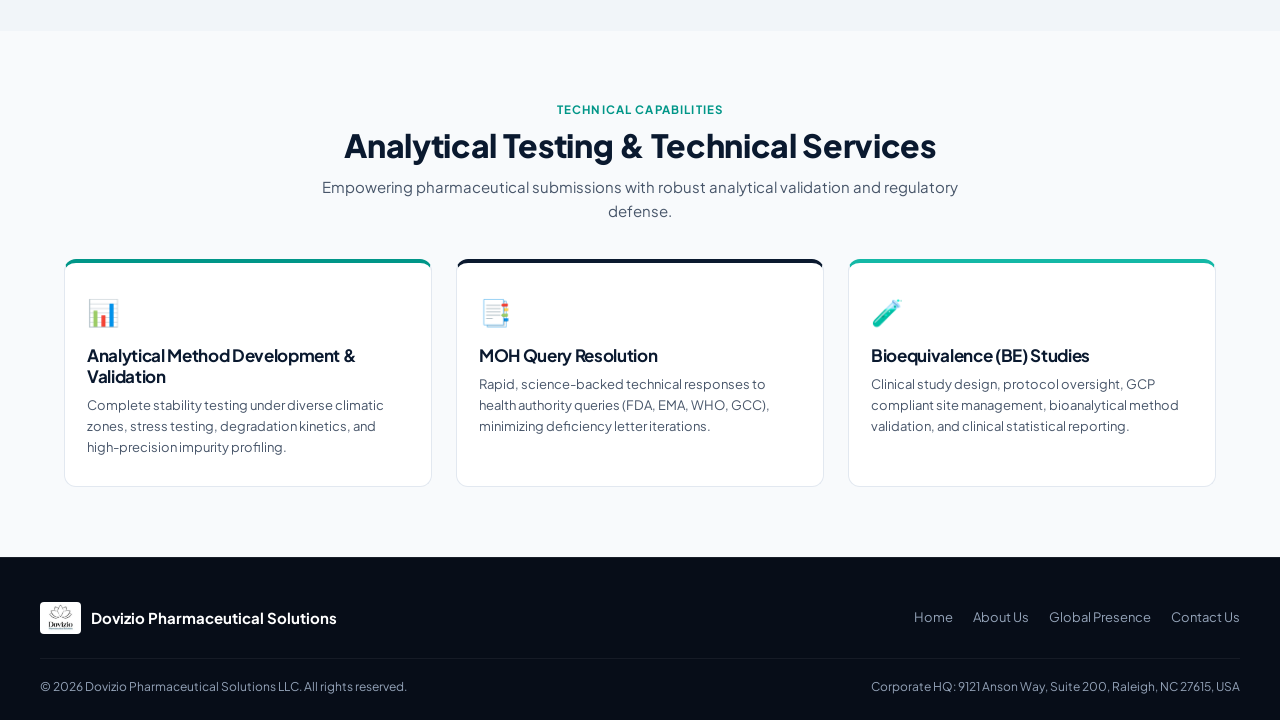
==== commit 15b73f10: "feat: make website fully mobile, tablet, and iPad friendly with responsive drawer navigation and flu" ====
--- a/about.html
+++ b/about.html
@@ -2,7 +2,7 @@
 <html lang="en">
 <head>
   <meta charset="UTF-8">
-  <meta name="viewport" content="width=device-width, initial-scale=1.0">
+  <meta name="viewport" content="width=device-width, initial-scale=1.0, maximum-scale=5.0">
   <title>About Us — Dovizio Pharmaceutical Solutions</title>
   <link rel="preconnect" href="https://fonts.googleapis.com">
   <link rel="preconnect" href="https://fonts.gstatic.com" crossorigin>
@@ -15,39 +15,79 @@
   <!-- Global Header Navigation -->
   <nav class="site-nav">
     <div class="site-logo">
-      <a href="home.html" style="display:flex; align-items:center; gap:10px;">
-        <img src="assets/logo.png" alt="Dovizio">
+      <a href="home.html" class="site-logo-link">
+        <img src="assets/logo.png" alt="Dovizio Logo" class="logo-img">
         <div class="logo-text-wrap">
           <span class="logo-brand-name">Dovizio</span>
           <span class="logo-sub-name">Pharmaceutical Solutions</span>
         </div>
       </a>
     </div>
+
+    <!-- Desktop Navigation Links -->
     <ul class="nav-links">
       <li><a href="home.html">Home</a></li>
       <li><a href="about.html" class="active">About Us</a></li>
       <li><a href="global-presence.html">Global Presence</a></li>
       <li><a href="contact.html">Contact Us</a></li>
     </ul>
-    <div style="display:flex; align-items:center; gap:10px;">
-      <a href="contact.html" class="nav-cta">Reach Us</a>
+
+    <!-- Action & Hamburger Toggle -->
+    <div class="nav-actions">
+      <a href="contact.html" class="nav-cta nav-cta-desktop">Reach Us</a>
+      <button class="mobile-menu-btn" id="mobileMenuBtn" aria-label="Toggle navigation menu" onclick="toggleMobileMenu()">
+        <span class="bar bar1"></span>
+        <span class="bar bar2"></span>
+        <span class="bar bar3"></span>
+      </button>
     </div>
   </nav>
 
+  <!-- Mobile & Tablet Slide-Down Menu Drawer -->
+  <div id="mobileMenuDrawer" class="mobile-menu-drawer">
+    <div class="mobile-menu-inner">
+      <ul class="mobile-nav-links">
+        <li><a href="home.html"><span class="icon">🏠</span> Home</a></li>
+        <li><a href="about.html" class="active"><span class="icon">🏢</span> About Us</a></li>
+        <li><a href="global-presence.html"><span class="icon">🌐</span> Global Presence</a></li>
+        <li><a href="contact.html"><span class="icon">✉️</span> Contact Us</a></li>
+      </ul>
+      <div class="mobile-drawer-cta">
+        <a href="contact.html" class="btn-primary" style="width:100%; justify-content:center; padding:12px; font-size:14px;">
+          Reach Us ➔
+        </a>
+      </div>
+      <div class="mobile-drawer-info">
+        <div class="mobile-info-item">
+          <span class="mobile-info-label">Corporate HQ:</span>
+          <span class="mobile-info-val">Raleigh, NC, USA</span>
+        </div>
+        <div class="mobile-info-item">
+          <span class="mobile-info-label">Inquiries:</span>
+          <a href="mailto:bd@doviziollc.com" class="mobile-info-val text-teal">bd@doviziollc.com</a>
+        </div>
+        <div class="mobile-info-item">
+          <span class="mobile-info-label">Call / WhatsApp:</span>
+          <a href="tel:+919979895682" class="mobile-info-val">+91-9979895682</a>
+        </div>
+      </div>
+    </div>
+  </div>
+
   <!-- About Hero Banner (Slide 5) -->
-  <section class="hero-section" style="padding: 80px 40px 70px;">
+  <section class="hero-section">
     <div class="hero-glow-1"></div>
     <div class="hero-glow-2"></div>
-    <div style="max-width: 1200px; margin: 0 auto;">
+    <div style="max-width: 1200px; margin: 0 auto; width: 100%;">
       <div class="hero-tag">Enterprise Profile</div>
-      <h1 class="hero-title" style="font-size: 42px; max-width: 840px;">
+      <h1 class="hero-title">
         US-Based Leadership with Seamless Global Reach
       </h1>
-      <p class="hero-subtitle" style="font-size: 16px; max-width: 700px; margin-bottom: 30px;">
+      <p class="hero-subtitle">
         Deep expertise spanning early development to commercialization across diverse regulatory bodies for a large variety of APIs and finished dosage forms.
       </p>
-      <div style="background:rgba(255,255,255,0.08); border-radius:12px; padding:16px 24px; display:inline-flex; align-items:center; gap:20px; border:1px solid rgba(255,255,255,0.15);">
-        <span style="font-size:36px; font-weight:900; color:#2dd4bf;">100+</span>
+      <div style="background:rgba(255,255,255,0.08); border-radius:12px; padding: clamp(14px, 3vw, 18px) clamp(16px, 3vw, 24px); display:inline-flex; align-items:center; gap: clamp(12px, 3vw, 20px); border:1px solid rgba(255,255,255,0.15); flex-wrap: wrap;">
+        <span style="font-size: clamp(28px, 5vw, 36px); font-weight:900; color:#2dd4bf;">100+</span>
         <div style="font-size:13.5px; color:#e2e8f0; line-height:1.5;">
           <strong>Years of Combined Industry Experience</strong><br>
           Delivered directly to your API, formulation, and commercialization projects.
@@ -57,24 +97,24 @@
   </section>
 
   <!-- Guiding Purpose: Mission & Vision (Slide 3) -->
-  <section class="section-wrap" style="max-width: 1200px; margin: 0 auto; padding: 70px 24px;">
+  <section class="section-wrap" style="max-width: 1200px; margin: 0 auto;">
     <div class="section-header">
       <div class="section-subtitle">Guiding Purpose</div>
-      <h2 class="section-title" style="font-size: 32px;">Our Mission & Vision</h2>
+      <h2 class="section-title">Our Mission & Vision</h2>
       <p class="section-desc">Committed to advancing affordable global health access without compromising scientific rigor.</p>
     </div>
-    <div class="mv-grid" style="gap: 24px;">
-      <div class="mv-card mission" style="padding: 36px 32px;">
-        <span class="mv-tag" style="font-size: 12px;">Our Mission</span>
-        <div class="mv-headline" style="font-size: 22px;">Affordable Access | Global Outreach | Quality Medicines</div>
-        <p class="mv-text" style="font-size: 14.5px;">
+    <div class="mv-grid">
+      <div class="mv-card mission">
+        <span class="mv-tag">Our Mission</span>
+        <div class="mv-headline">Affordable Access | Global Outreach | Quality Medicines</div>
+        <p class="mv-text">
           Leading provider of affordable high-quality medicine worldwide. We bridge supply deficits by coordinating global sourcing, technical scale-up, and compliant market entry so that patients everywhere receive trusted treatments.
         </p>
       </div>
-      <div class="mv-card vision" style="padding: 36px 32px;">
-        <span class="mv-tag" style="font-size: 12px;">Our Vision</span>
-        <div class="mv-headline" style="font-size: 22px;">Trusted Global Pharmaceutical Partner</div>
-        <p class="mv-text" style="font-size: 14.5px;">
+      <div class="mv-card vision">
+        <span class="mv-tag">Our Vision</span>
+        <div class="mv-headline">Trusted Global Pharmaceutical Partner</div>
+        <p class="mv-text">
           Expanding universal access via scientific excellence, innovation, and an uncompromised quality mindset. We aim to be the premier bridge between world-class manufacturing capabilities and regulated pharmaceutical markets.
         </p>
       </div>
@@ -82,62 +122,62 @@
   </section>
 
   <!-- Foundational Principles: Core Values (Slide 4) -->
-  <section class="section-wrap alt-bg" style="padding: 70px 24px;">
+  <section class="section-wrap alt-bg">
     <div style="max-width: 1200px; margin: 0 auto;">
       <div class="section-header">
         <div class="section-subtitle">Foundational Principles</div>
-        <h2 class="section-title" style="font-size: 32px;">Core Values</h2>
+        <h2 class="section-title">Core Values</h2>
         <p class="section-desc">The core convictions behind every decision, batch release, and partnership.</p>
       </div>
-      <div class="values-grid" style="gap: 20px;">
-        <div class="value-card" style="padding: 28px 24px;">
-          <span class="value-icon" style="font-size: 32px;">❤️</span>
-          <div class="value-name" style="font-size: 18px;">Health Equity</div>
-          <p class="value-desc" style="font-size: 13.5px;">Advance global access to quality medicines, eliminating supply chain inequities across both developed and emerging nations.</p>
-        </div>
-        <div class="value-card" style="padding: 28px 24px;">
-          <span class="value-icon" style="font-size: 32px;">⚡</span>
-          <div class="value-name" style="font-size: 18px;">Agile Action</div>
-          <p class="value-desc" style="font-size: 13.5px;">Responsive cross-functional partnership capable of swiftly navigating regulatory pivots, raw material sourcing, and scale-up challenges.</p>
-        </div>
-        <div class="value-card" style="padding: 28px 24px;">
-          <span class="value-icon" style="font-size: 32px;">🧠</span>
-          <div class="value-name" style="font-size: 18px;">Rigorous Thinking</div>
-          <p class="value-desc" style="font-size: 13.5px;">Practical scientific problem-solving methodology grounded in robust analytical chemistry, process engineering, and ICH validation guidelines.</p>
-        </div>
-        <div class="value-card" style="padding: 28px 24px;">
-          <span class="value-icon" style="font-size: 32px;">🎯</span>
-          <div class="value-name" style="font-size: 18px;">Clear Execution</div>
-          <p class="value-desc" style="font-size: 13.5px;">Transparent plans, accountable ownership, and verified delivery pathways that ensure zero ambiguity from audit through commercialization.</p>
+      <div class="values-grid">
+        <div class="value-card">
+          <span class="value-icon">❤️</span>
+          <div class="value-name">Health Equity</div>
+          <p class="value-desc">Advance global access to quality medicines, eliminating supply chain inequities across both developed and emerging nations.</p>
+        </div>
+        <div class="value-card">
+          <span class="value-icon">⚡</span>
+          <div class="value-name">Agile Action</div>
+          <p class="value-desc">Responsive cross-functional partnership capable of swiftly navigating regulatory pivots, raw material sourcing, and scale-up challenges.</p>
+        </div>
+        <div class="value-card">
+          <span class="value-icon">🧠</span>
+          <div class="value-name">Rigorous Thinking</div>
+          <p class="value-desc">Practical scientific problem-solving methodology grounded in robust analytical chemistry, process engineering, and ICH validation guidelines.</p>
+        </div>
+        <div class="value-card">
+          <span class="value-icon">🎯</span>
+          <div class="value-name">Clear Execution</div>
+          <p class="value-desc">Transparent plans, accountable ownership, and verified delivery pathways that ensure zero ambiguity from audit through commercialization.</p>
         </div>
       </div>
     </div>
   </section>
 
   <!-- Technical Capabilities: Analytical Testing (Slide 13) -->
-  <section class="section-wrap" style="max-width: 1200px; margin: 0 auto; padding: 70px 24px;">
+  <section class="section-wrap" style="max-width: 1200px; margin: 0 auto;">
     <div class="section-header">
       <div class="section-subtitle">Technical Capabilities</div>
-      <h2 class="section-title" style="font-size: 32px;">Analytical Testing & Technical Services</h2>
+      <h2 class="section-title">Analytical Testing & Technical Services</h2>
       <p class="section-desc">Empowering pharmaceutical submissions with robust analytical validation and regulatory defense.</p>
     </div>
-    <div style="display:grid; grid-template-columns: repeat(3, 1fr); gap: 24px;">
-      <div style="background:#ffffff; border:1px solid #e2e8f0; border-top:4px solid var(--teal-primary); border-radius:12px; padding:28px 22px;">
-        <div style="font-size:24px; margin-bottom:12px;">📊</div>
+    <div class="tech-caps-grid">
+      <div class="tech-caps-card">
+        <div style="font-size:26px; margin-bottom:12px;">📊</div>
         <h3 style="font-size:17px; color:var(--navy-dark); margin-bottom:8px;">Analytical Method Development & Validation</h3>
         <p style="font-size:13px; color:var(--text-secondary); line-height:1.6;">
           Complete stability testing under diverse climatic zones, stress testing, degradation kinetics, and high-precision impurity profiling.
         </p>
       </div>
-      <div style="background:#ffffff; border:1px solid #e2e8f0; border-top:4px solid var(--navy-dark); border-radius:12px; padding:28px 22px;">
-        <div style="font-size:24px; margin-bottom:12px;">📑</div>
+      <div class="tech-caps-card" style="border-top-color: var(--navy-dark);">
+        <div style="font-size:26px; margin-bottom:12px;">📑</div>
         <h3 style="font-size:17px; color:var(--navy-dark); margin-bottom:8px;">MOH Query Resolution</h3>
         <p style="font-size:13px; color:var(--text-secondary); line-height:1.6;">
           Rapid, science-backed technical responses to health authority queries (FDA, EMA, WHO, GCC), minimizing deficiency letter iterations.
         </p>
       </div>
-      <div style="background:#ffffff; border:1px solid #e2e8f0; border-top:4px solid var(--teal-light); border-radius:12px; padding:28px 22px;">
-        <div style="font-size:24px; margin-bottom:12px;">🧪</div>
+      <div class="tech-caps-card" style="border-top-color: var(--teal-light);">
+        <div style="font-size:26px; margin-bottom:12px;">🧪</div>
         <h3 style="font-size:17px; color:var(--navy-dark); margin-bottom:8px;">Bioequivalence (BE) Studies</h3>
         <p style="font-size:13px; color:var(--text-secondary); line-height:1.6;">
           Clinical study design, protocol oversight, GCP compliant site management, bioanalytical method validation, and clinical statistical reporting.
--- a/css/styles.css
+++ b/css/styles.css
@@ -1,8 +1,9 @@
 /* ==========================================================================
    Dovizio Pharmaceutical Solutions — Design System & Corporate Stylesheet
+   Fully Responsive for Desktop, iPad, Tablet, and Mobile devices
    Color Palette:
-     - Calming Teal: #0d9488 (Darker), #009688 (Primary), #14b8a6 (Vibrant), #2dd4bf (Accent)
-     - Deep Authoritative Navy: #0a192f (Rich Navy), #0b1e36 (Dark Corporate), #1e293b (Slate Navy)
+     - Calming Teal: #0d9488, #009688, #14b8a6, #2dd4bf
+     - Deep Authoritative Navy: #0a192f, #0d213f, #1e293b
      - Soft Mint / Ice Surface: #f0fdfa, #e6f4f1
      - Warm Whitespace & Slate: #ffffff, #f8fafc, #f1f5f9, #64748b, #0f172a
    ========================================================================== */
@@ -55,6 +56,7 @@
   background-color: var(--surface-bg);
   scroll-behavior: smooth;
   -webkit-font-smoothing: antialiased;
+  -webkit-text-size-adjust: 100%;
 }
 
 body {
@@ -63,11 +65,18 @@
   color: var(--text-primary);
   background-color: var(--surface-bg);
   overflow-x: hidden;
+  position: relative;
+  width: 100%;
+}
+
+body.menu-open {
+  overflow: hidden;
 }
 
 a {
   color: inherit;
   text-decoration: none;
+  touch-action: manipulation;
 }
 
 button {
@@ -75,6 +84,7 @@
   cursor: pointer;
   border: none;
   background: transparent;
+  touch-action: manipulation;
 }
 
 img {
@@ -83,7 +93,7 @@
   display: block;
 }
 
-/* Typography Hierarchy */
+/* Typography */
 h1, h2, h3, h4, h5, h6 {
   color: var(--navy-dark);
   font-weight: 700;
@@ -91,272 +101,41 @@
   letter-spacing: -0.02em;
 }
 
-/* Studio Canvas & Toolbar */
-.studio-header {
+/* ==========================================================================
+   Navigation Bar (Desktop, Tablet, iPad, Mobile)
+   ========================================================================== */
+
+.site-nav {
   position: sticky;
   top: 0;
   z-index: 100;
-  background: #0a1322;
-  border-bottom: 1px solid rgba(255, 255, 255, 0.1);
-  color: #f8fafc;
-  padding: 10px 24px;
+  background: rgba(255, 255, 255, 0.95);
+  backdrop-filter: blur(14px);
+  -webkit-backdrop-filter: blur(14px);
+  border-bottom: 1px solid rgba(15, 23, 42, 0.08);
+  padding: 12px 24px;
   display: flex;
   align-items: center;
   justify-content: space-between;
-  backdrop-filter: blur(12px);
-}
-
-.studio-brand {
-  display: flex;
-  align-items: center;
-  gap: 12px;
-}
-
-.studio-brand-logo {
-  height: 34px;
-  width: auto;
-  object-fit: contain;
-  background: white;
-  border-radius: 6px;
-  padding: 2px 6px;
-}
-
-.studio-title {
-  font-size: 15px;
-  font-weight: 700;
-  letter-spacing: -0.01em;
-  color: #fff;
-  display: flex;
-  align-items: center;
-  gap: 8px;
-}
-
-.studio-badge {
-  font-size: 11px;
-  font-weight: 600;
-  text-transform: uppercase;
-  letter-spacing: 0.05em;
-  background: rgba(20, 184, 166, 0.2);
-  color: #2dd4bf;
-  border: 1px solid rgba(20, 184, 166, 0.4);
-  padding: 2px 8px;
-  border-radius: var(--radius-full);
-}
-
-.studio-controls {
+  transition: padding var(--transition-fast);
+}
+
+.site-logo {
+  display: flex;
+  align-items: center;
+}
+
+.site-logo-link {
   display: flex;
   align-items: center;
   gap: 10px;
 }
 
-.control-btn {
-  background: rgba(255, 255, 255, 0.08);
-  color: #e2e8f0;
-  border: 1px solid rgba(255, 255, 255, 0.12);
-  padding: 7px 14px;
-  border-radius: 8px;
-  font-size: 13px;
-  font-weight: 500;
-  display: flex;
-  align-items: center;
-  gap: 6px;
-  transition: var(--transition-fast);
-}
-
-.control-btn:hover {
-  background: rgba(255, 255, 255, 0.16);
-  color: #ffffff;
-}
-
-.control-btn.active {
-  background: var(--teal-primary);
-  color: #ffffff;
-  border-color: var(--teal-light);
-}
-
-/* Mode Switcher Pills */
-.mode-toggle {
-  background: rgba(0, 0, 0, 0.35);
-  padding: 4px;
-  border-radius: 10px;
-  display: flex;
-  gap: 4px;
-  border: 1px solid rgba(255, 255, 255, 0.08);
-}
-
-.mode-toggle button {
-  padding: 6px 14px;
-  font-size: 12px;
-  font-weight: 600;
-  color: #94a3b8;
-  border-radius: 6px;
-  transition: var(--transition-fast);
-}
-
-.mode-toggle button.active {
-  background: #1e293b;
-  color: #38bdf8;
-  box-shadow: 0 2px 6px rgba(0, 0, 0, 0.25);
-}
-
-/* Figma 4-Screen Showcase Canvas */
-.showcase-viewport {
-  width: 100%;
-  min-height: calc(100vh - 60px);
-  background: #090e17;
-  background-image: 
-    radial-gradient(circle at 50% 50%, rgba(13, 148, 136, 0.08) 0%, transparent 60%),
-    linear-gradient(rgba(255, 255, 255, 0.03) 1px, transparent 1px),
-    linear-gradient(90deg, rgba(255, 255, 255, 0.03) 1px, transparent 1px);
-  background-size: 100% 100%, 32px 32px, 32px 32px;
-  padding: 30px 40px 60px;
-  overflow: auto;
-}
-
-.showcase-meta-bar {
-  max-width: 1600px;
-  margin: 0 auto 24px;
-  display: flex;
-  align-items: center;
-  justify-content: space-between;
-  color: #94a3b8;
-  font-size: 13px;
-}
-
-.showcase-grid {
-  display: grid;
-  grid-template-columns: repeat(4, 1fr);
-  gap: 28px;
-  max-width: 1800px;
-  margin: 0 auto;
-  transition: transform 0.3s ease;
-  transform-origin: top center;
-}
-
-@media (max-width: 1400px) {
-  .showcase-grid {
-    grid-template-columns: repeat(2, 1fr);
-  }
-}
-
-@media (max-width: 768px) {
-  .showcase-grid {
-    grid-template-columns: 1fr;
-    padding: 10px;
-  }
-}
-
-/* Individual Figma Presentation Frame */
-.figma-frame {
-  background: #ffffff;
-  border-radius: 16px;
-  box-shadow: 0 25px 60px -15px rgba(0, 0, 0, 0.5), 0 0 0 1px rgba(255, 255, 255, 0.1);
-  overflow: hidden;
-  display: flex;
-  flex-direction: column;
-  position: relative;
-  transition: transform var(--transition-smooth), box-shadow var(--transition-smooth);
-}
-
-.figma-frame:hover {
-  transform: translateY(-4px);
-  box-shadow: 0 32px 70px -15px rgba(13, 148, 136, 0.25), 0 0 0 2px var(--teal-primary);
-}
-
-.frame-titlebar {
-  background: #111827;
-  color: #94a3b8;
-  padding: 10px 16px;
-  display: flex;
-  align-items: center;
-  justify-content: space-between;
-  border-bottom: 1px solid rgba(255, 255, 255, 0.08);
-}
-
-.frame-dots {
-  display: flex;
-  gap: 6px;
-}
-
-.frame-dot {
-  width: 9px;
-  height: 9px;
-  border-radius: 50%;
-  background: rgba(255, 255, 255, 0.2);
-}
-
-.frame-dot.red { background: #ef4444; }
-.frame-dot.yellow { background: #f59e0b; }
-.frame-dot.green { background: #10b981; }
-
-.frame-label {
-  font-size: 11px;
-  font-weight: 600;
-  letter-spacing: 0.05em;
-  color: #e2e8f0;
-  display: flex;
-  align-items: center;
-  gap: 6px;
-}
-
-.frame-action-btn {
-  font-size: 11px;
-  color: #38bdf8;
-  background: rgba(56, 189, 248, 0.1);
-  padding: 3px 8px;
-  border-radius: 4px;
-  border: 1px solid rgba(56, 189, 248, 0.2);
-  transition: var(--transition-fast);
-}
-
-.frame-action-btn:hover {
-  background: rgba(56, 189, 248, 0.2);
-}
-
-.frame-scroll-content {
-  height: 720px;
-  overflow-y: auto;
-  overflow-x: hidden;
-  position: relative;
-  scroll-behavior: smooth;
-}
-
-/* Custom Scrollbar */
-.frame-scroll-content::-webkit-scrollbar {
-  width: 6px;
-}
-.frame-scroll-content::-webkit-scrollbar-track {
-  background: #f1f5f9;
-}
-.frame-scroll-content::-webkit-scrollbar-thumb {
-  background: #cbd5e1;
-  border-radius: 3px;
-}
-
-/* Unified Modern Navigation Bar */
-.site-nav {
-  position: sticky;
-  top: 0;
-  z-index: 50;
-  background: rgba(255, 255, 255, 0.94);
-  backdrop-filter: blur(12px);
-  border-bottom: 1px solid rgba(15, 23, 42, 0.06);
-  padding: 12px 24px;
-  display: flex;
-  align-items: center;
-  justify-content: space-between;
-  transition: var(--transition-fast);
-}
-
-.site-logo {
-  display: flex;
-  align-items: center;
-  gap: 10px;
-}
-
-.site-logo img {
+.site-logo img,
+.logo-img {
   height: 38px;
   width: auto;
+  flex-shrink: 0;
 }
 
 .logo-text-wrap {
@@ -380,20 +159,21 @@
   letter-spacing: 0.12em;
 }
 
+/* Desktop Navigation Links */
 .nav-links {
   display: flex;
   align-items: center;
-  gap: 24px;
+  gap: 26px;
   list-style: none;
 }
 
 .nav-links a {
-  font-size: 13.5px;
+  font-size: 14px;
   font-weight: 600;
   color: var(--text-secondary);
   transition: var(--transition-fast);
   position: relative;
-  padding: 4px 0;
+  padding: 6px 0;
 }
 
 .nav-links a:hover,
@@ -412,18 +192,25 @@
   border-radius: 2px;
 }
 
+.nav-actions {
+  display: flex;
+  align-items: center;
+  gap: 12px;
+}
+
 .nav-cta {
   background: var(--teal-primary);
   color: #ffffff !important;
-  font-size: 13px;
-  font-weight: 600;
-  padding: 8px 18px;
+  font-size: 13.5px;
+  font-weight: 700;
+  padding: 9px 20px;
   border-radius: var(--radius-full);
   box-shadow: 0 4px 12px rgba(0, 150, 136, 0.3);
   transition: var(--transition-fast);
   display: inline-flex;
   align-items: center;
   gap: 6px;
+  white-space: nowrap;
 }
 
 .nav-cta:hover {
@@ -432,12 +219,176 @@
   box-shadow: 0 6px 16px rgba(0, 150, 136, 0.4);
 }
 
-/* Hero Section */
+/* Mobile & Tablet Hamburger Toggle Button */
+.mobile-menu-btn {
+  display: none;
+  flex-direction: column;
+  justify-content: center;
+  align-items: center;
+  width: 42px;
+  height: 42px;
+  border-radius: 10px;
+  background: #f1f5f9;
+  border: 1px solid #cbd5e1;
+  cursor: pointer;
+  padding: 0;
+  transition: all var(--transition-fast);
+}
+
+.mobile-menu-btn:hover,
+.mobile-menu-btn:focus {
+  background: #e2e8f0;
+}
+
+.mobile-menu-btn.open {
+  background: rgba(20, 184, 166, 0.15);
+  border-color: var(--teal-primary);
+}
+
+.mobile-menu-btn .bar {
+  width: 22px;
+  height: 2px;
+  background: var(--navy-dark);
+  border-radius: 2px;
+  transition: transform 0.3s ease, opacity 0.25s ease, background-color 0.3s ease;
+  margin: 2.5px 0;
+}
+
+.mobile-menu-btn.open .bar {
+  background: var(--teal-primary);
+}
+
+.mobile-menu-btn.open .bar1 {
+  transform: translateY(7px) rotate(45deg);
+}
+
+.mobile-menu-btn.open .bar2 {
+  opacity: 0;
+  transform: scaleX(0);
+}
+
+.mobile-menu-btn.open .bar3 {
+  transform: translateY(-7px) rotate(-45deg);
+}
+
+/* Mobile & Tablet Menu Drawer */
+.mobile-menu-drawer {
+  position: fixed;
+  top: 63px;
+  left: 0;
+  right: 0;
+  bottom: 0;
+  background: rgba(10, 25, 47, 0.65);
+  backdrop-filter: blur(12px);
+  -webkit-backdrop-filter: blur(12px);
+  z-index: 99;
+  opacity: 0;
+  visibility: hidden;
+  pointer-events: none;
+  transition: opacity 0.3s ease, visibility 0.3s ease;
+}
+
+.mobile-menu-drawer.active {
+  opacity: 1;
+  visibility: visible;
+  pointer-events: auto;
+}
+
+.mobile-menu-inner {
+  background: #ffffff;
+  max-height: calc(100vh - 63px);
+  overflow-y: auto;
+  padding: 22px 20px 32px;
+  border-bottom: 3px solid var(--teal-primary);
+  box-shadow: 0 20px 40px rgba(10, 25, 47, 0.25);
+  transform: translateY(-20px);
+  transition: transform 0.3s cubic-bezier(0.16, 1, 0.3, 1);
+}
+
+.mobile-menu-drawer.active .mobile-menu-inner {
+  transform: translateY(0);
+}
+
+.mobile-nav-links {
+  list-style: none;
+  display: flex;
+  flex-direction: column;
+  gap: 8px;
+  margin-bottom: 20px;
+}
+
+.mobile-nav-links a {
+  display: flex;
+  align-items: center;
+  gap: 12px;
+  padding: 13px 16px;
+  font-size: 15px;
+  font-weight: 700;
+  color: var(--navy-dark);
+  border-radius: 10px;
+  background: #f8fafc;
+  border: 1px solid #e2e8f0;
+  transition: all var(--transition-fast);
+}
+
+.mobile-nav-links a:hover,
+.mobile-nav-links a:focus,
+.mobile-nav-links a.active {
+  background: #f0fdfa;
+  color: var(--teal-primary);
+  border-color: var(--teal-light);
+  transform: translateX(4px);
+}
+
+.mobile-nav-links a .icon {
+  font-size: 18px;
+  width: 24px;
+  text-align: center;
+}
+
+.mobile-drawer-cta {
+  margin-bottom: 20px;
+}
+
+.mobile-drawer-info {
+  padding-top: 18px;
+  border-top: 1px solid #e2e8f0;
+  display: flex;
+  flex-direction: column;
+  gap: 8px;
+  font-size: 12.5px;
+  color: var(--text-secondary);
+}
+
+.mobile-info-item {
+  display: flex;
+  justify-content: space-between;
+  align-items: center;
+}
+
+.mobile-info-label {
+  font-weight: 600;
+  color: var(--text-muted);
+}
+
+.mobile-info-val {
+  font-weight: 700;
+  color: var(--navy-dark);
+}
+
+.mobile-info-val.text-teal {
+  color: var(--teal-primary);
+}
+
+/* ==========================================================================
+   Hero Section
+   ========================================================================== */
+
 .hero-section {
   position: relative;
   background: linear-gradient(135deg, #0a192f 0%, #0d2847 60%, #0f3d4c 100%);
   color: #ffffff;
-  padding: 56px 28px 48px;
+  padding: clamp(50px, 8vw, 90px) clamp(16px, 4vw, 40px) clamp(44px, 7vw, 80px);
   overflow: hidden;
 }
 
@@ -470,37 +421,37 @@
   background: rgba(20, 184, 166, 0.15);
   border: 1px solid rgba(20, 184, 166, 0.35);
   color: #5eead4;
-  padding: 4px 12px;
+  padding: 5px 14px;
   border-radius: var(--radius-full);
-  font-size: 11px;
+  font-size: 11.5px;
   font-weight: 700;
   text-transform: uppercase;
   letter-spacing: 0.08em;
-  margin-bottom: 18px;
+  margin-bottom: 20px;
 }
 
 .hero-title {
   color: #ffffff;
-  font-size: 30px;
+  font-size: clamp(26px, 5vw, 46px);
   font-weight: 800;
   line-height: 1.2;
   letter-spacing: -0.02em;
-  margin-bottom: 14px;
+  margin-bottom: 18px;
 }
 
 .hero-subtitle {
   color: #cbd5e1;
-  font-size: 14px;
+  font-size: clamp(14px, 2vw, 17px);
   line-height: 1.6;
-  max-width: 580px;
-  margin-bottom: 24px;
+  max-width: 720px;
+  margin-bottom: 28px;
 }
 
 .hero-pills {
   display: flex;
   flex-wrap: wrap;
   gap: 8px;
-  margin-bottom: 26px;
+  margin-bottom: 32px;
 }
 
 .hero-pill {
@@ -508,11 +459,11 @@
   backdrop-filter: blur(8px);
   border: 1px solid rgba(255, 255, 255, 0.15);
   color: #e2e8f0;
-  font-size: 11.5px;
+  font-size: clamp(11px, 1.8vw, 12px);
   font-weight: 600;
-  padding: 6px 12px;
+  padding: 6px 14px;
   border-radius: var(--radius-full);
-  display: flex;
+  display: inline-flex;
   align-items: center;
   gap: 6px;
 }
@@ -522,26 +473,29 @@
   height: 6px;
   background: #2dd4bf;
   border-radius: 50%;
+  flex-shrink: 0;
 }
 
 .hero-buttons {
   display: flex;
   align-items: center;
-  gap: 12px;
+  flex-wrap: wrap;
+  gap: 14px;
 }
 
 .btn-primary {
   background: var(--teal-primary);
   color: #ffffff;
   font-weight: 700;
-  font-size: 13.5px;
-  padding: 10px 22px;
+  font-size: 14px;
+  padding: 12px 26px;
   border-radius: var(--radius-full);
   transition: var(--transition-fast);
   display: inline-flex;
   align-items: center;
   gap: 8px;
   box-shadow: 0 4px 14px rgba(0, 150, 136, 0.35);
+  white-space: nowrap;
 }
 
 .btn-primary:hover {
@@ -554,19 +508,26 @@
   border: 1px solid rgba(255, 255, 255, 0.25);
   color: #ffffff;
   font-weight: 600;
-  font-size: 13.5px;
-  padding: 10px 20px;
+  font-size: 14px;
+  padding: 12px 24px;
   border-radius: var(--radius-full);
   transition: var(--transition-fast);
+  display: inline-flex;
+  align-items: center;
+  gap: 8px;
+  white-space: nowrap;
 }
 
 .btn-outline-white:hover {
   background: rgba(255, 255, 255, 0.18);
 }
 
-/* Feature Section & Cards */
+/* ==========================================================================
+   Sections & Containers
+   ========================================================================== */
+
 .section-wrap {
-  padding: 38px 24px;
+  padding: clamp(40px, 6vw, 70px) clamp(16px, 4vw, 24px);
 }
 
 .section-wrap.alt-bg {
@@ -575,8 +536,8 @@
 
 .section-header {
   text-align: center;
-  max-width: 640px;
-  margin: 0 auto 28px;
+  max-width: 680px;
+  margin: 0 auto clamp(24px, 4vw, 36px);
 }
 
 .section-subtitle {
@@ -589,31 +550,34 @@
 }
 
 .section-title {
-  font-size: 24px;
+  font-size: clamp(22px, 3.8vw, 32px);
   font-weight: 800;
   color: var(--navy-dark);
   letter-spacing: -0.01em;
-  margin-bottom: 8px;
+  margin-bottom: 10px;
 }
 
 .section-desc {
-  font-size: 13.5px;
+  font-size: clamp(13px, 1.8vw, 15px);
   color: var(--text-secondary);
 }
+
+/* ==========================================================================
+   Grids & Components (Responsive System)
+   ========================================================================== */
 
 /* 4 Pillars Grid (Slide 2) */
 .pillars-grid {
   display: grid;
-  grid-template-columns: repeat(2, 1fr);
-  gap: 16px;
-  margin-bottom: 24px;
+  grid-template-columns: repeat(4, 1fr);
+  gap: 20px;
 }
 
 .pillar-card {
   background: #ffffff;
   border: 1px solid #e2e8f0;
   border-radius: var(--radius-md);
-  padding: 18px;
+  padding: 22px 18px;
   transition: var(--transition-fast);
   position: relative;
   overflow: hidden;
@@ -626,27 +590,27 @@
 }
 
 .pillar-icon-box {
-  width: 38px;
-  height: 38px;
+  width: 42px;
+  height: 42px;
   background: var(--teal-soft);
   color: var(--teal-primary);
   border-radius: 10px;
   display: flex;
   align-items: center;
   justify-content: center;
-  font-size: 18px;
-  margin-bottom: 12px;
+  font-size: 20px;
+  margin-bottom: 14px;
 }
 
 .pillar-title {
-  font-size: 15px;
+  font-size: 16px;
   font-weight: 700;
   margin-bottom: 6px;
   color: var(--navy-dark);
 }
 
 .pillar-desc {
-  font-size: 12.5px;
+  font-size: 13px;
   color: var(--text-secondary);
   line-height: 1.5;
 }
@@ -655,36 +619,38 @@
 .dosage-grid {
   display: grid;
   grid-template-columns: repeat(3, 1fr);
-  gap: 14px;
+  gap: 20px;
 }
 
 .dosage-card {
   background: #ffffff;
   border: 1px solid #e2e8f0;
-  border-radius: 12px;
-  padding: 16px 14px;
+  border-radius: 14px;
+  padding: 20px 16px;
   text-align: center;
   transition: var(--transition-fast);
+  cursor: pointer;
 }
 
 .dosage-card:hover {
   border-color: var(--teal-primary);
   box-shadow: 0 8px 20px -8px rgba(0, 150, 136, 0.25);
   background: #fafdfc;
+  transform: translateY(-2px);
 }
 
 .dosage-letter {
-  width: 34px;
-  height: 34px;
+  width: 38px;
+  height: 38px;
   border-radius: 50%;
   background: var(--navy-dark);
   color: #ffffff;
   font-weight: 800;
-  font-size: 14px;
+  font-size: 15px;
   display: flex;
   align-items: center;
   justify-content: center;
-  margin: 0 auto 10px;
+  margin: 0 auto 12px;
 }
 
 .dosage-letter.accent {
@@ -692,7 +658,7 @@
 }
 
 .dosage-name {
-  font-size: 12.5px;
+  font-size: 13.5px;
   font-weight: 800;
   color: var(--navy-dark);
   text-transform: uppercase;
@@ -701,32 +667,34 @@
 }
 
 .dosage-type {
-  font-size: 12px;
+  font-size: 12.5px;
   font-weight: 600;
   color: var(--teal-primary);
   margin-bottom: 4px;
 }
 
 .dosage-sub {
-  font-size: 11px;
+  font-size: 11.5px;
   color: var(--text-muted);
 }
 
-/* 5-Step Value Proposition Delivery Workflow (Slide 14) */
+/* Value Proposition & Delivery Workflow (Slide 14 & Slide 10) */
 .workflow-row {
   display: grid;
   grid-template-columns: repeat(5, 1fr);
-  gap: 10px;
-  position: relative;
+  gap: 16px;
+}
+
+.workflow-row.steps-6 {
+  grid-template-columns: repeat(6, 1fr);
 }
 
 .workflow-step {
   background: #ffffff;
   border: 1px solid #e2e8f0;
   border-radius: 12px;
-  padding: 16px 12px;
+  padding: 20px 14px;
   text-align: center;
-  position: relative;
   transition: var(--transition-fast);
 }
 
@@ -736,23 +704,23 @@
 }
 
 .workflow-num {
-  font-size: 16px;
+  font-size: 22px;
   font-weight: 900;
   color: var(--teal-primary);
   margin-bottom: 4px;
 }
 
 .workflow-label {
-  font-size: 12.5px;
+  font-size: 14.5px;
   font-weight: 700;
   color: var(--navy-dark);
   margin-bottom: 6px;
 }
 
 .workflow-desc {
-  font-size: 10.5px;
+  font-size: 11.5px;
   color: var(--text-secondary);
-  line-height: 1.4;
+  line-height: 1.45;
 }
 
 /* Compliance Badges (Slide 12) */
@@ -760,15 +728,15 @@
   background: #0a192f;
   color: #ffffff;
   border-radius: var(--radius-md);
-  padding: 24px 20px;
+  padding: clamp(24px, 4vw, 36px) clamp(16px, 4vw, 30px);
   display: grid;
   grid-template-columns: repeat(4, 1fr);
-  gap: 16px;
+  gap: 20px;
   text-align: center;
 }
 
 .compliance-badge-name {
-  font-size: 18px;
+  font-size: clamp(20px, 3vw, 24px);
   font-weight: 900;
   color: #2dd4bf;
   letter-spacing: 0.05em;
@@ -776,27 +744,27 @@
 }
 
 .compliance-badge-title {
-  font-size: 12px;
+  font-size: clamp(13px, 1.8vw, 15px);
   font-weight: 700;
   color: #ffffff;
   margin-bottom: 4px;
 }
 
 .compliance-badge-desc {
-  font-size: 10.5px;
+  font-size: clamp(11px, 1.6vw, 12px);
   color: #94a3b8;
 }
 
-/* Mission & Vision Cards (Slide 3) */
+/* Mission & Vision (Slide 3) */
 .mv-grid {
   display: grid;
   grid-template-columns: 1fr 1fr;
-  gap: 20px;
+  gap: 24px;
 }
 
 .mv-card {
   border-radius: var(--radius-md);
-  padding: 24px;
+  padding: clamp(22px, 3.5vw, 36px) clamp(18px, 3vw, 32px);
   border: 1px solid transparent;
 }
 
@@ -812,11 +780,11 @@
 }
 
 .mv-tag {
-  font-size: 11px;
+  font-size: 11.5px;
   font-weight: 800;
   text-transform: uppercase;
   letter-spacing: 0.08em;
-  margin-bottom: 8px;
+  margin-bottom: 10px;
   display: inline-block;
 }
 
@@ -824,16 +792,16 @@
 .mv-card.vision .mv-tag { color: #2dd4bf; }
 
 .mv-headline {
-  font-size: 18px;
+  font-size: clamp(17px, 2.4vw, 22px);
   font-weight: 800;
-  margin-bottom: 10px;
+  margin-bottom: 12px;
 }
 
 .mv-card.mission .mv-headline { color: var(--navy-dark); }
 .mv-card.vision .mv-headline { color: #ffffff; }
 
 .mv-text {
-  font-size: 13px;
+  font-size: clamp(13px, 1.8vw, 14.5px);
   line-height: 1.6;
 }
 
@@ -844,14 +812,14 @@
 .values-grid {
   display: grid;
   grid-template-columns: repeat(4, 1fr);
-  gap: 14px;
+  gap: 20px;
 }
 
 .value-card {
   background: #ffffff;
   border: 1px solid #e2e8f0;
   border-radius: var(--radius-md);
-  padding: 20px 16px;
+  padding: 24px 20px;
   transition: var(--transition-fast);
 }
 
@@ -862,33 +830,51 @@
 }
 
 .value-icon {
-  font-size: 24px;
-  margin-bottom: 12px;
+  font-size: 28px;
+  margin-bottom: 14px;
   display: block;
 }
 
 .value-name {
-  font-size: 15px;
+  font-size: 17px;
   font-weight: 800;
   color: var(--navy-dark);
   margin-bottom: 6px;
 }
 
 .value-desc {
-  font-size: 12px;
+  font-size: 13px;
   color: var(--text-secondary);
   line-height: 1.5;
 }
 
-/* Global Presence Interactive Map Section */
+/* Technical Capabilities Grid (Slide 13) */
+.tech-caps-grid {
+  display: grid;
+  grid-template-columns: repeat(3, 1fr);
+  gap: 24px;
+}
+
+.tech-caps-card {
+  background: #ffffff;
+  border: 1px solid #e2e8f0;
+  border-top: 4px solid var(--teal-primary);
+  border-radius: 12px;
+  padding: 28px 22px;
+}
+
+/* ==========================================================================
+   Global Presence & SVG Map
+   ========================================================================== */
+
 .global-map-card {
   background: #0a192f;
   border-radius: var(--radius-lg);
-  padding: 28px;
+  padding: clamp(24px, 4vw, 40px) clamp(16px, 3vw, 32px);
   color: #ffffff;
   position: relative;
   overflow: hidden;
-  margin-bottom: 24px;
+  margin-bottom: clamp(24px, 4vw, 40px);
 }
 
 .map-svg-wrap {
@@ -896,10 +882,13 @@
   max-width: 900px;
   margin: 0 auto;
   position: relative;
+  overflow-x: auto;
+  -webkit-overflow-scrolling: touch;
 }
 
 .map-svg-wrap svg {
   width: 100%;
+  min-width: 600px;
   height: auto;
   filter: drop-shadow(0 10px 25px rgba(0, 0, 0, 0.4));
 }
@@ -913,18 +902,25 @@
   transform: scale(1.35);
 }
 
+.map-filter-buttons {
+  display: flex;
+  flex-wrap: wrap;
+  gap: 8px;
+}
+
 .hubs-grid {
   display: grid;
   grid-template-columns: repeat(3, 1fr);
-  gap: 16px;
+  gap: 24px;
 }
 
 .hub-card {
   background: #ffffff;
   border: 1px solid #e2e8f0;
   border-radius: var(--radius-md);
-  padding: 20px;
+  padding: 24px 20px;
   transition: var(--transition-fast);
+  cursor: pointer;
 }
 
 .hub-card.primary {
@@ -934,15 +930,16 @@
 .hub-card:hover {
   box-shadow: 0 10px 24px -8px rgba(0, 0, 0, 0.08);
   border-color: var(--teal-light);
+  transform: translateY(-2px);
 }
 
 .hub-flag {
-  font-size: 20px;
+  font-size: 26px;
   margin-bottom: 8px;
 }
 
 .hub-name {
-  font-size: 16px;
+  font-size: 18px;
   font-weight: 800;
   color: var(--navy-dark);
   margin-bottom: 4px;
@@ -954,27 +951,37 @@
   color: var(--teal-primary);
   text-transform: uppercase;
   letter-spacing: 0.06em;
-  margin-bottom: 8px;
+  margin-bottom: 10px;
 }
 
 .hub-details {
-  font-size: 12.5px;
+  font-size: 13px;
   color: var(--text-secondary);
-  line-height: 1.5;
-}
-
-/* Contact Us Section & Form */
+  line-height: 1.55;
+}
+
+/* ==========================================================================
+   Contact Page Layout & RFP Form
+   ========================================================================== */
+
+.drivers-grid {
+  display: grid;
+  grid-template-columns: repeat(3, 1fr);
+  gap: 16px;
+  max-width: 960px;
+}
+
 .contact-layout {
   display: grid;
   grid-template-columns: 1fr 1.25fr;
-  gap: 28px;
+  gap: 40px;
 }
 
 .contact-info-panel {
   background: #0a192f;
   color: #ffffff;
   border-radius: var(--radius-lg);
-  padding: 32px 28px;
+  padding: clamp(28px, 4vw, 44px) clamp(20px, 3.5vw, 36px);
   display: flex;
   flex-direction: column;
   justify-content: space-between;
@@ -983,48 +990,41 @@
 .contact-item {
   display: flex;
   align-items: flex-start;
-  gap: 14px;
-  margin-bottom: 22px;
+  gap: 16px;
+  margin-bottom: 24px;
 }
 
 .contact-icon-box {
-  width: 36px;
-  height: 36px;
+  width: 42px;
+  height: 42px;
   background: rgba(20, 184, 166, 0.2);
   color: #2dd4bf;
-  border-radius: 8px;
+  border-radius: 10px;
   display: flex;
   align-items: center;
   justify-content: center;
-  font-size: 16px;
+  font-size: 18px;
   flex-shrink: 0;
 }
 
 .contact-item-title {
-  font-size: 11px;
+  font-size: 11.5px;
   font-weight: 700;
   text-transform: uppercase;
   letter-spacing: 0.08em;
   color: #94a3b8;
-  margin-bottom: 2px;
+  margin-bottom: 4px;
 }
 
 .contact-item-value {
-  font-size: 13.5px;
+  font-size: 14.5px;
   color: #ffffff;
   font-weight: 600;
-}
-
-.contact-emails-list {
-  display: flex;
-  flex-direction: column;
-  gap: 3px;
-  margin-top: 4px;
+  line-height: 1.5;
 }
 
 .contact-email-link {
   color: #38bdf8;
-  font-size: 12.5px;
   transition: var(--transition-fast);
 }
 
@@ -1037,7 +1037,7 @@
   background: #ffffff;
   border: 1px solid #e2e8f0;
   border-radius: var(--radius-lg);
-  padding: 32px 28px;
+  padding: clamp(28px, 4vw, 44px) clamp(20px, 3.5vw, 36px);
   box-shadow: var(--glass-shadow);
 }
 
@@ -1057,8 +1057,8 @@
 
 .form-input, .form-select, .form-textarea {
   width: 100%;
-  padding: 10px 14px;
-  font-size: 13.5px;
+  padding: 12px 14px;
+  font-size: 14px;
   font-family: inherit;
   color: var(--text-primary);
   background: #f8fafc;
@@ -1077,15 +1077,18 @@
 .form-row {
   display: grid;
   grid-template-columns: 1fr 1fr;
-  gap: 14px;
-}
-
-/* Footer */
+  gap: 16px;
+}
+
+/* ==========================================================================
+   Footer
+   ========================================================================== */
+
 .site-footer {
   background: #070d18;
   color: #94a3b8;
   border-top: 1px solid rgba(255, 255, 255, 0.08);
-  padding: 32px 24px 20px;
+  padding: clamp(28px, 4vw, 44px) clamp(16px, 4vw, 24px) 24px;
 }
 
 .footer-top {
@@ -1115,7 +1118,7 @@
   display: flex;
   gap: 20px;
   list-style: none;
-  font-size: 12.5px;
+  font-size: 13px;
 }
 
 .footer-links a:hover {
@@ -1127,48 +1130,18 @@
   display: flex;
   justify-content: space-between;
   align-items: center;
-  font-size: 11.5px;
-}
-
-/* Design System Drawer */
-.ds-drawer {
-  position: fixed;
-  top: 60px;
-  right: -380px;
-  width: 360px;
-  height: calc(100vh - 60px);
-  background: #0f172a;
-  border-left: 1px solid rgba(255, 255, 255, 0.1);
-  color: #e2e8f0;
-  z-index: 99;
-  padding: 24px;
-  overflow-y: auto;
-  transition: right 0.35s cubic-bezier(0.16, 1, 0.3, 1);
-  box-shadow: -10px 0 30px rgba(0, 0, 0, 0.5);
-}
-
-.ds-drawer.open {
-  right: 0;
-}
-
-.ds-swatch {
-  height: 38px;
-  border-radius: 8px;
-  display: flex;
-  align-items: center;
-  justify-content: space-between;
-  padding: 0 12px;
-  font-size: 11.5px;
-  font-weight: 700;
-  margin-bottom: 8px;
-}
-
-/* Modal Confirmation */
+  font-size: 12px;
+  flex-wrap: wrap;
+  gap: 10px;
+}
+
+/* Confirmation Modal */
 .modal-overlay {
   position: fixed;
   inset: 0;
-  background: rgba(10, 25, 47, 0.7);
+  background: rgba(10, 25, 47, 0.75);
   backdrop-filter: blur(8px);
+  -webkit-backdrop-filter: blur(8px);
   z-index: 200;
   display: none;
   align-items: center;
@@ -1185,9 +1158,9 @@
   border-radius: var(--radius-lg);
   max-width: 480px;
   width: 100%;
-  padding: 32px;
+  padding: clamp(24px, 4vw, 36px);
   text-align: center;
-  box-shadow: 0 25px 60px rgba(0, 0, 0, 0.3);
+  box-shadow: 0 25px 60px rgba(0, 0, 0, 0.35);
   animation: modalPop 0.3s cubic-bezier(0.34, 1.56, 0.64, 1);
 }
 
@@ -1195,3 +1168,227 @@
   from { opacity: 0; transform: scale(0.9); }
   to { opacity: 1; transform: scale(1); }
 }
+
+/* ==========================================================================
+   Comprehensive Responsive Media Queries
+   Breakpoints:
+     - iPad Pro & Large Tablets: 1024px
+     - iPad Air, iPad 10th Gen, Tablets: 834px / 768px
+     - Phablets & Large Mobiles: 640px
+     - Mobile Phones: 480px / 360px
+   ========================================================================== */
+
+/* --- Tablet & iPad Pro / Air Landscape (<= 1024px) --- */
+@media (max-width: 1024px) {
+  .pillars-grid {
+    grid-template-columns: repeat(2, 1fr) !important;
+    gap: 16px !important;
+  }
+
+  .dosage-grid {
+    grid-template-columns: repeat(2, 1fr) !important;
+    gap: 16px !important;
+  }
+
+  .workflow-row {
+    grid-template-columns: repeat(3, 1fr) !important;
+    gap: 14px !important;
+  }
+
+  .workflow-row.steps-6 {
+    grid-template-columns: repeat(3, 1fr) !important;
+    gap: 14px !important;
+  }
+
+  .compliance-strip {
+    grid-template-columns: repeat(2, 1fr) !important;
+    gap: 20px !important;
+  }
+
+  .values-grid {
+    grid-template-columns: repeat(2, 1fr) !important;
+    gap: 16px !important;
+  }
+
+  .hubs-grid {
+    grid-template-columns: repeat(2, 1fr) !important;
+    gap: 16px !important;
+  }
+
+  .tech-caps-grid {
+    grid-template-columns: 1fr !important;
+    gap: 16px !important;
+  }
+
+  .contact-layout {
+    grid-template-columns: 1fr !important;
+    gap: 32px !important;
+  }
+
+  .drivers-grid {
+    grid-template-columns: repeat(2, 1fr) !important;
+    gap: 14px !important;
+  }
+}
+
+/* --- iPad Mini / Tablet Portrait (<= 992px) --- */
+@media (max-width: 992px) {
+  .nav-links {
+    display: none !important;
+  }
+
+  .mobile-menu-btn {
+    display: flex !important;
+  }
+
+  .nav-cta.nav-cta-desktop {
+    display: none !important;
+  }
+
+  .site-nav {
+    padding: 12px 18px;
+  }
+}
+
+/* --- Small Tablets & Large Phones (<= 768px) --- */
+@media (max-width: 768px) {
+  .mv-grid {
+    grid-template-columns: 1fr !important;
+    gap: 16px !important;
+  }
+
+  .workflow-row,
+  .workflow-row.steps-6 {
+    grid-template-columns: repeat(2, 1fr) !important;
+  }
+
+  .footer-top {
+    flex-direction: column;
+    align-items: flex-start;
+    gap: 20px;
+  }
+
+  .footer-links {
+    flex-wrap: wrap;
+    gap: 12px 18px;
+  }
+
+  .footer-bottom {
+    flex-direction: column;
+    align-items: flex-start;
+    gap: 8px;
+    text-align: left;
+  }
+
+  .map-filter-buttons {
+    width: 100%;
+  }
+
+  .map-filter-buttons button {
+    flex: 1 1 calc(33.333% - 6px);
+    text-align: center;
+    justify-content: center;
+  }
+}
+
+/* --- Mobile Phones (<= 640px) --- */
+@media (max-width: 640px) {
+  .hero-section {
+    padding-top: 40px !important;
+    padding-bottom: 40px !important;
+  }
+
+  .hero-buttons {
+    flex-direction: column;
+    width: 100%;
+  }
+
+  .hero-buttons .btn-primary,
+  .hero-buttons .btn-outline-white {
+    width: 100%;
+    justify-content: center;
+    text-align: center;
+  }
+
+  .pillars-grid {
+    grid-template-columns: 1fr !important;
+  }
+
+  .dosage-grid {
+    grid-template-columns: 1fr !important;
+  }
+
+  .values-grid {
+    grid-template-columns: 1fr !important;
+  }
+
+  .hubs-grid {
+    grid-template-columns: 1fr !important;
+  }
+
+  .drivers-grid {
+    grid-template-columns: 1fr !important;
+  }
+
+  .form-row {
+    grid-template-columns: 1fr !important;
+    gap: 14px !important;
+  }
+
+  /* Prevent iOS zoom on form input focus */
+  .form-input, .form-select, .form-textarea {
+    font-size: 16px !important;
+    padding: 12px 14px !important;
+  }
+
+  .map-filter-buttons button {
+    flex: 1 1 calc(50% - 6px);
+  }
+}
+
+/* --- Extra Small Mobile Phones (<= 520px) --- */
+@media (max-width: 520px) {
+  .site-nav {
+    padding: 10px 14px;
+  }
+
+  .site-logo img,
+  .logo-img {
+    height: 32px;
+  }
+
+  .logo-brand-name {
+    font-size: 16px;
+  }
+
+  .logo-sub-name {
+    font-size: 8px;
+    letter-spacing: 0.08em;
+  }
+
+  .workflow-row,
+  .workflow-row.steps-6 {
+    grid-template-columns: 1fr !important;
+    gap: 12px !important;
+  }
+
+  .workflow-step {
+    display: flex;
+    align-items: flex-start;
+    text-align: left !important;
+    gap: 14px;
+    padding: 16px !important;
+  }
+
+  .workflow-num {
+    margin-bottom: 0 !important;
+    font-size: 22px !important;
+    flex-shrink: 0;
+  }
+
+  .compliance-strip {
+    grid-template-columns: 1fr !important;
+    gap: 16px !important;
+    padding: 24px 16px !important;
+  }
+}
